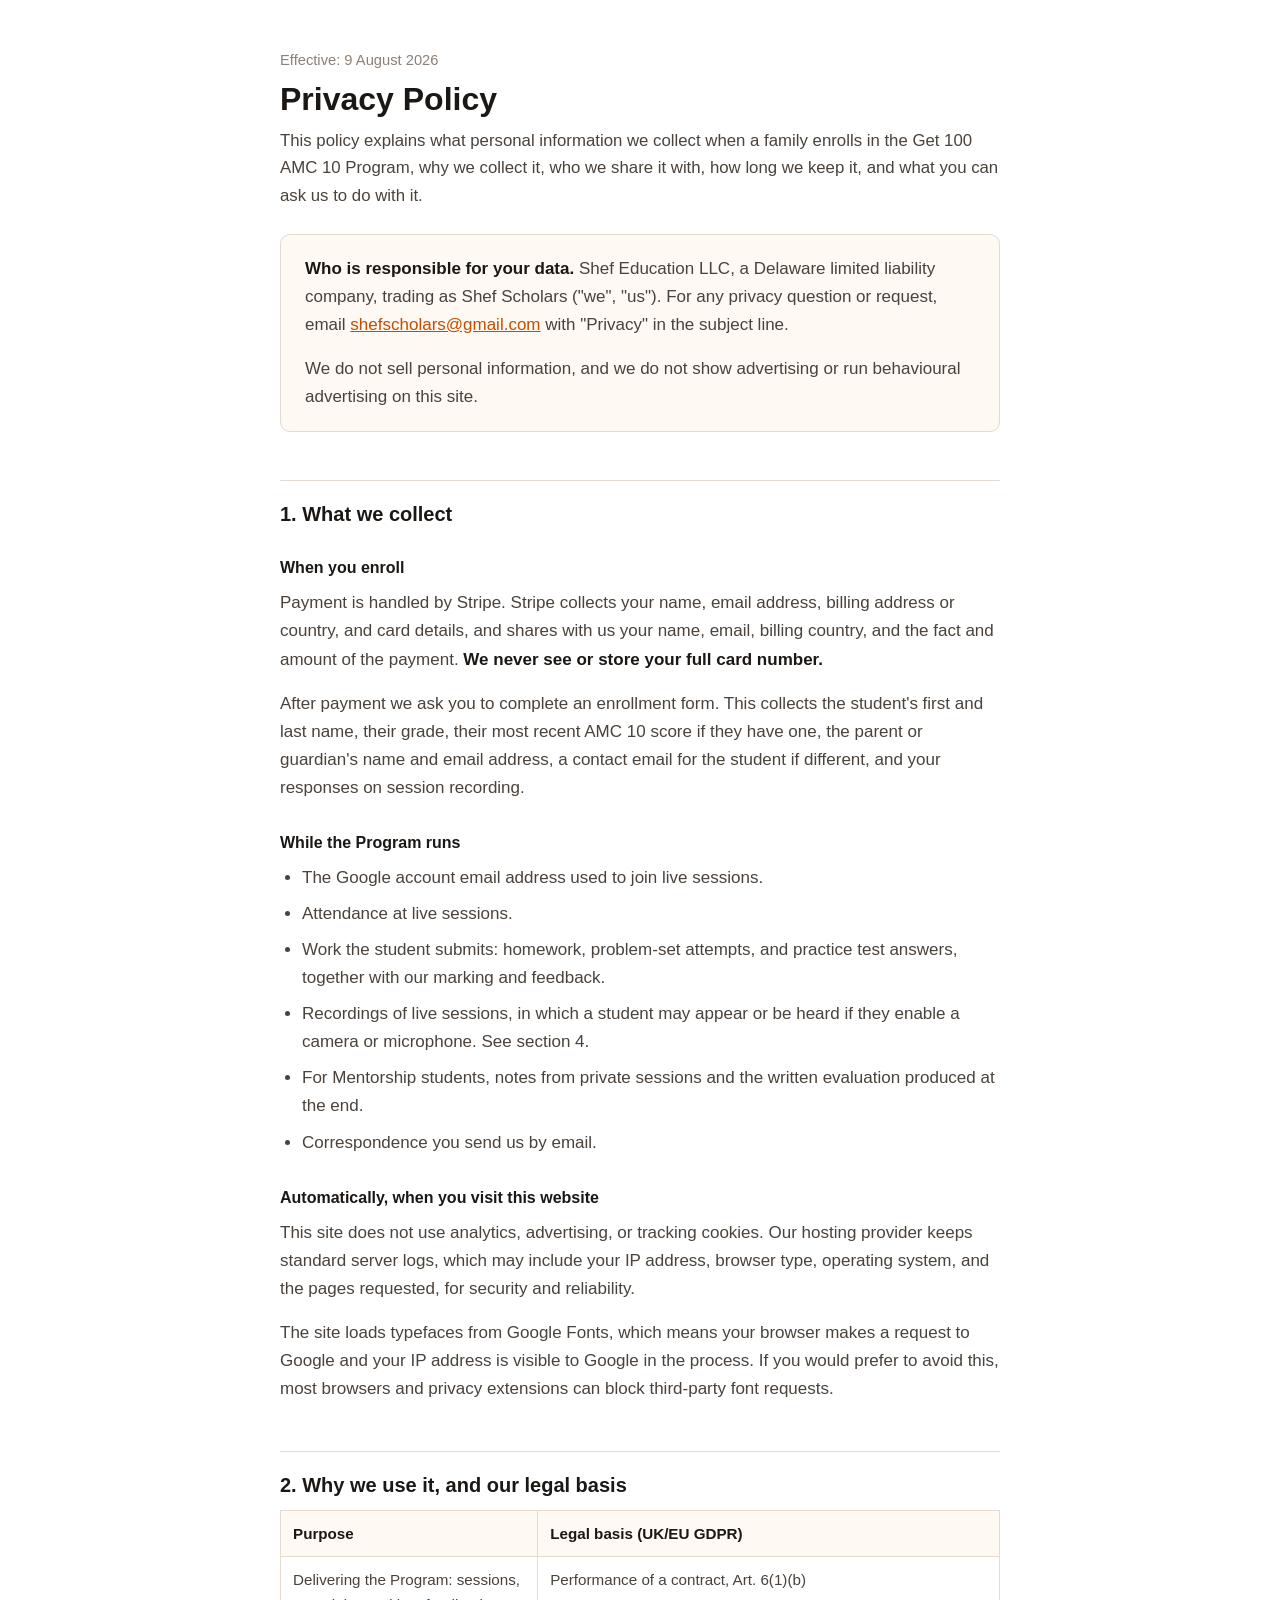
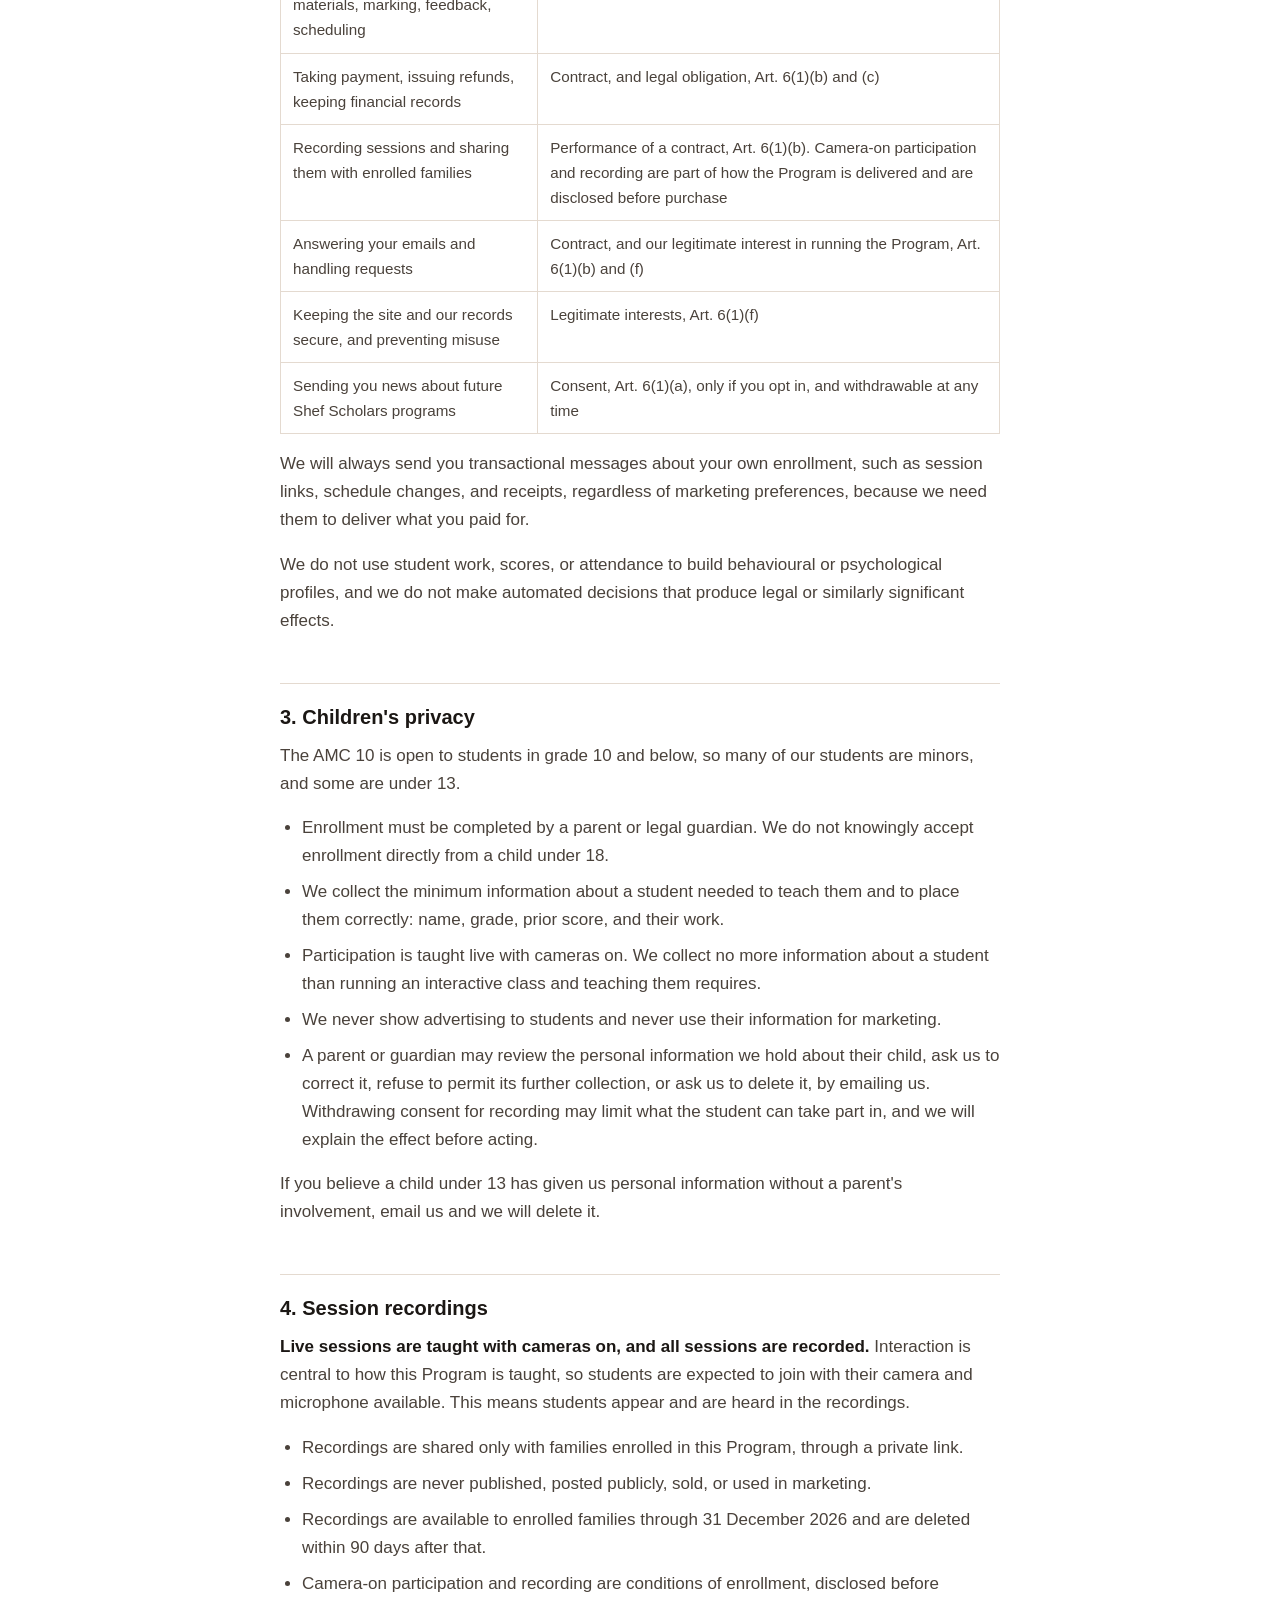
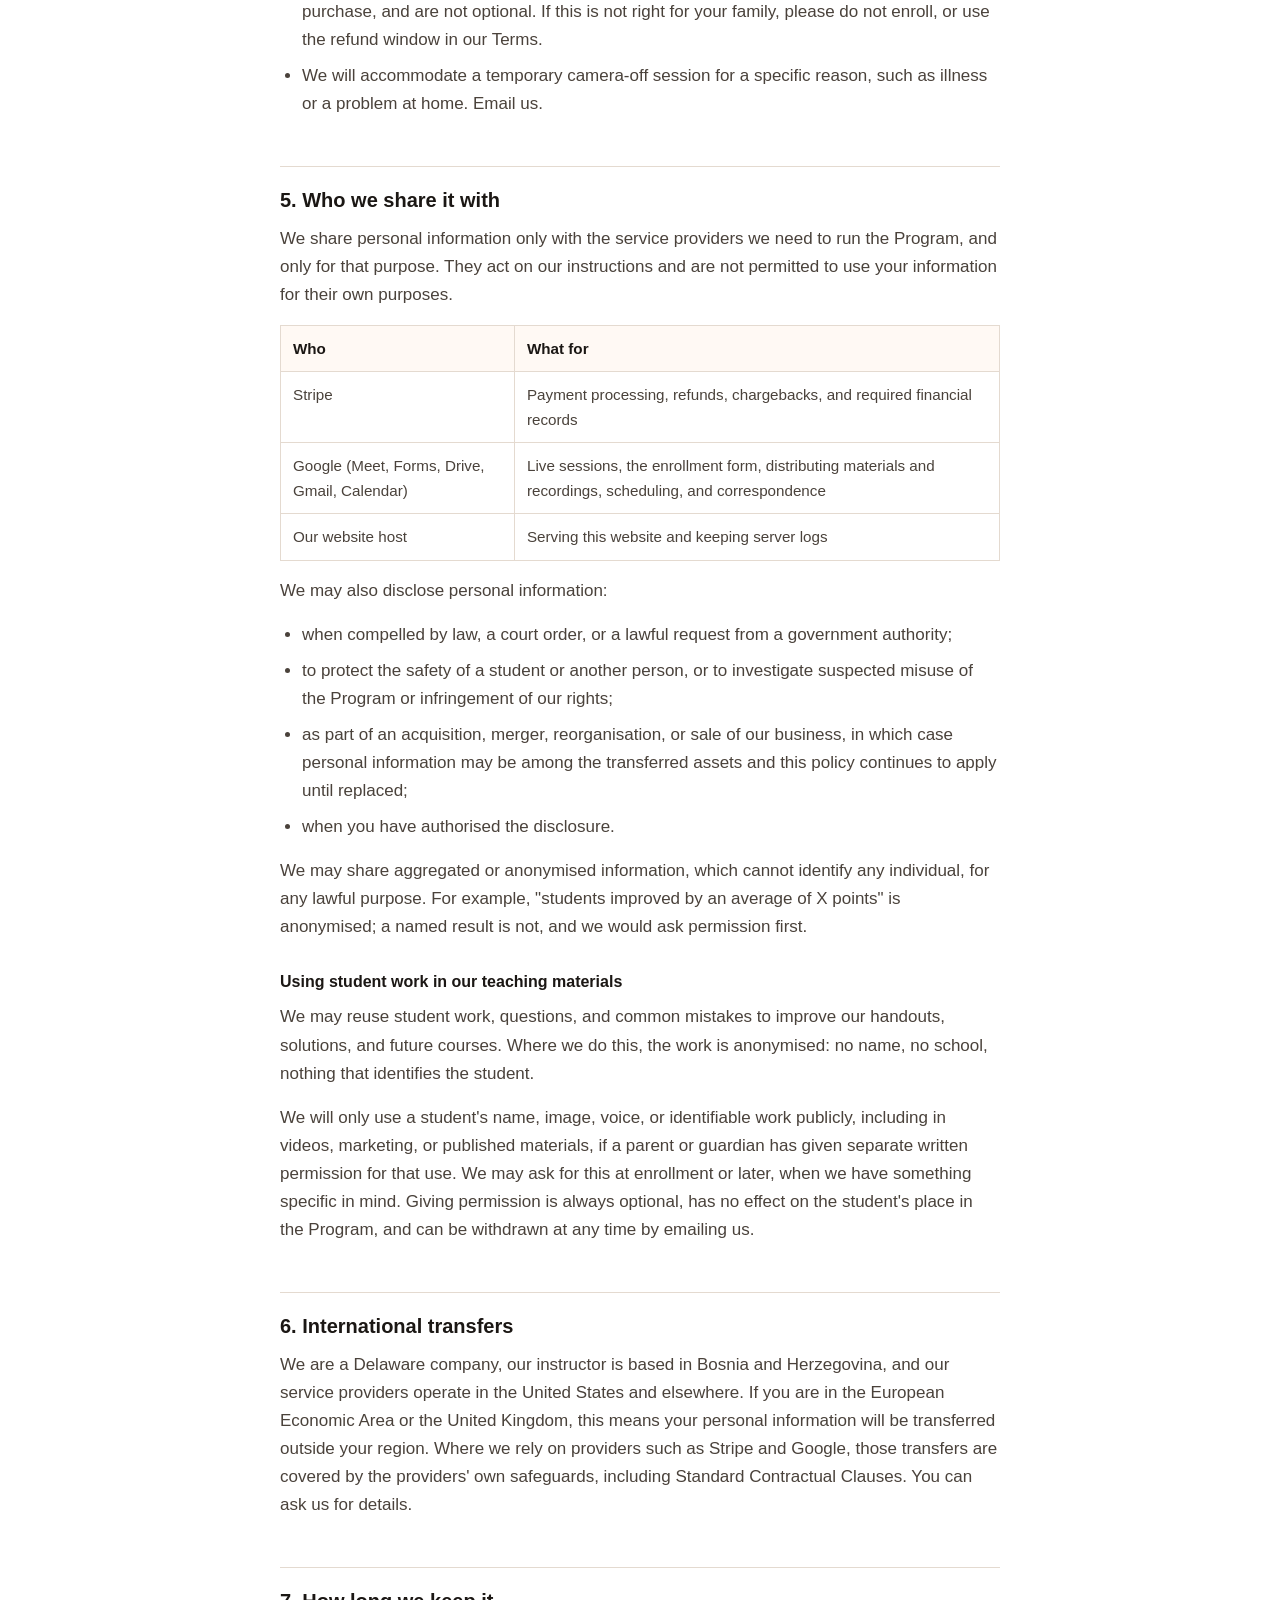
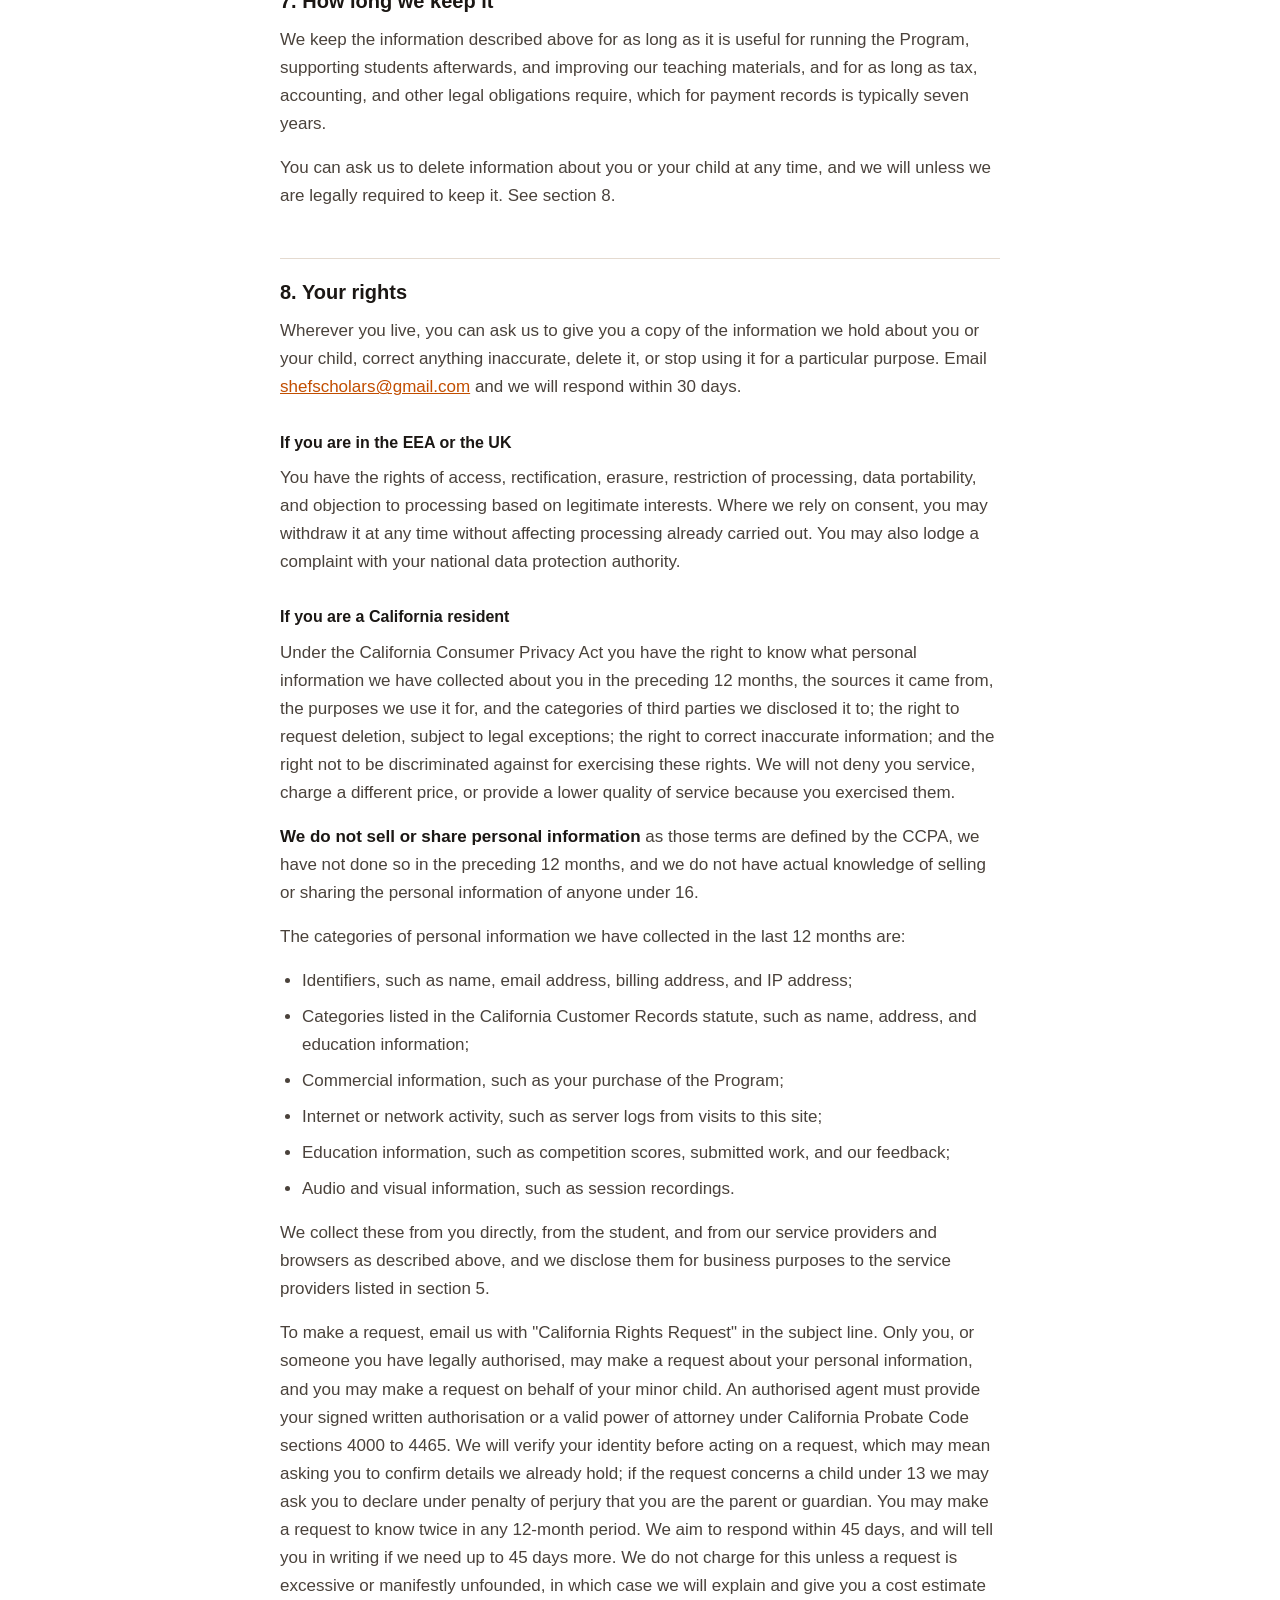
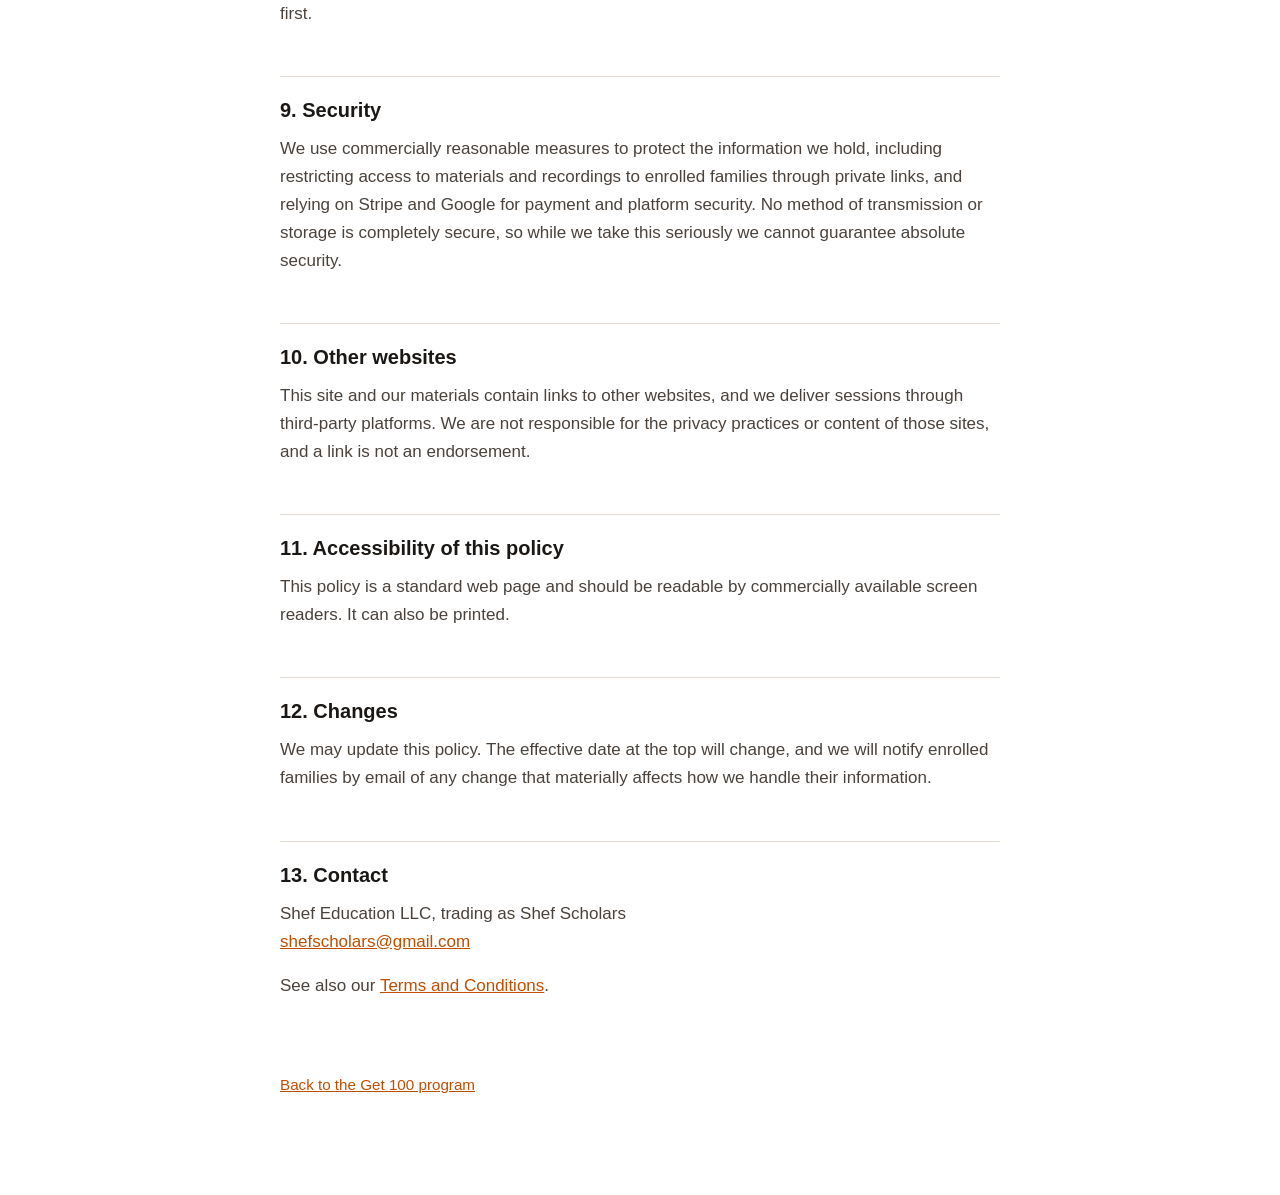
==== privacy.html @ 01aa8b05 "added the terms, privacy and a lot in the index style and script small change" ====
<!DOCTYPE html>
<html lang="en">
<head>
<meta charset="utf-8">
<meta name="viewport" content="width=device-width, initial-scale=1">
<title>Privacy Policy | Get 100 AMC 10 Program</title>
<meta name="robots" content="noindex">
<style>
  :root{ --ink:#1B1714; --ink-2:#4A423B; --line:#E4DAD0; --accent:#C24E00; }
  *,*::before,*::after{ box-sizing:border-box }
  body{
    margin:0; padding:48px 20px 96px; background:#fff; color:var(--ink);
    font:400 17px/1.65 -apple-system,BlinkMacSystemFont,"Segoe UI",Helvetica,Arial,sans-serif;
    -webkit-font-smoothing:antialiased;
  }
  main{ max-width:720px; margin-inline:auto }
  h1{ font-size:2rem; line-height:1.2; margin:0 0 8px }
  h2{ font-size:1.25rem; line-height:1.3; margin:48px 0 12px; padding-top:20px; border-top:1px solid var(--line) }
  h3{ font-size:1rem; margin:28px 0 8px }
  p,li{ color:var(--ink-2) }
  p{ margin:0 0 16px }
  ul{ padding-left:22px; margin:0 0 16px }
  li{ margin-bottom:8px }
  a{ color:var(--accent) }
  .meta{ color:#8C8078; font-size:.92rem; margin-bottom:8px }
  .lead{ font-size:1.05rem }
  .box{ border:1px solid var(--line); border-radius:10px; padding:20px 24px; margin:24px 0; background:#FFF9F4 }
  .box p:last-child{ margin-bottom:0 }
  .back{ display:inline-block; margin-top:56px; font-size:.95rem }
  strong{ color:var(--ink) }
  table{ border-collapse:collapse; width:100%; margin:0 0 16px; font-size:.95rem }
  th,td{ text-align:left; vertical-align:top; padding:10px 12px; border:1px solid var(--line); color:var(--ink-2) }
  th{ background:#FFF9F4; color:var(--ink); font-weight:600 }
  @media print{ body{ padding:0 } h2{ page-break-after:avoid } }
</style>
</head>
<body>
<main>

<p class="meta">Effective: 9 August 2026</p>
<h1>Privacy Policy</h1>
<p class="lead">
  This policy explains what personal information we collect when a family enrolls in the
  Get 100 AMC 10 Program, why we collect it, who we share it with, how long we keep it,
  and what you can ask us to do with it.
</p>

<div class="box">
  <p>
    <strong>Who is responsible for your data.</strong> Shef Education LLC, a Delaware
    limited liability company, trading as Shef Scholars ("we", "us"). For any privacy
    question or request, email
    <a href="mailto:shefscholars@gmail.com">shefscholars@gmail.com</a> with "Privacy" in
    the subject line.
  </p>
  <p>
    We do not sell personal information, and we do not show advertising or run
    behavioural advertising on this site.
  </p>
</div>

<h2>1. What we collect</h2>

<h3>When you enroll</h3>
<p>
  Payment is handled by Stripe. Stripe collects your name, email address, billing address
  or country, and card details, and shares with us your name, email, billing country, and
  the fact and amount of the payment. <strong>We never see or store your full card
  number.</strong>
</p>
<p>
  After payment we ask you to complete an enrollment form. This collects the student's
  first and last name, their grade, their most recent AMC 10 score if they have one, the
  parent or guardian's name and email address, a contact email for the student if
  different, and your responses on session recording.
</p>

<h3>While the Program runs</h3>
<ul>
  <li>The Google account email address used to join live sessions.</li>
  <li>Attendance at live sessions.</li>
  <li>Work the student submits: homework, problem-set attempts, and practice test answers, together with our marking and feedback.</li>
  <li>Recordings of live sessions, in which a student may appear or be heard if they enable a camera or microphone. See section 4.</li>
  <li>For Mentorship students, notes from private sessions and the written evaluation produced at the end.</li>
  <li>Correspondence you send us by email.</li>
</ul>

<h3>Automatically, when you visit this website</h3>
<p>
  This site does not use analytics, advertising, or tracking cookies. Our hosting provider
  keeps standard server logs, which may include your IP address, browser type, operating
  system, and the pages requested, for security and reliability.
</p>
<p>
  The site loads typefaces from Google Fonts, which means your browser makes a request to
  Google and your IP address is visible to Google in the process. If you would prefer to
  avoid this, most browsers and privacy extensions can block third-party font requests.
</p>

<h2>2. Why we use it, and our legal basis</h2>
<table>
  <tr><th>Purpose</th><th>Legal basis (UK/EU GDPR)</th></tr>
  <tr><td>Delivering the Program: sessions, materials, marking, feedback, scheduling</td><td>Performance of a contract, Art. 6(1)(b)</td></tr>
  <tr><td>Taking payment, issuing refunds, keeping financial records</td><td>Contract, and legal obligation, Art. 6(1)(b) and (c)</td></tr>
<tr><td>Recording sessions and sharing them with enrolled families</td><td>Performance of a contract, Art. 6(1)(b). Camera-on participation and recording are part of how the Program is delivered and are disclosed before purchase</td></tr>
  <tr><td>Answering your emails and handling requests</td><td>Contract, and our legitimate interest in running the Program, Art. 6(1)(b) and (f)</td></tr>
  <tr><td>Keeping the site and our records secure, and preventing misuse</td><td>Legitimate interests, Art. 6(1)(f)</td></tr>
  <tr><td>Sending you news about future Shef Scholars programs</td><td>Consent, Art. 6(1)(a), only if you opt in, and withdrawable at any time</td></tr>
</table>
<p>
  We will always send you transactional messages about your own enrollment, such as
  session links, schedule changes, and receipts, regardless of marketing preferences,
  because we need them to deliver what you paid for.
</p>
<p>
  We do not use student work, scores, or attendance to build behavioural or psychological
  profiles, and we do not make automated decisions that produce legal or similarly
  significant effects.
</p>

<h2>3. Children's privacy</h2>
<p>
  The AMC 10 is open to students in grade 10 and below, so many of our students are
  minors, and some are under 13.
</p>
<ul>
  <li>Enrollment must be completed by a parent or legal guardian. We do not knowingly accept enrollment directly from a child under 18.</li>
  <li>We collect the minimum information about a student needed to teach them and to place them correctly: name, grade, prior score, and their work.</li>
<li>Participation is taught live with cameras on. We collect no more information about a student than running an interactive class and teaching them requires.</li>
  <li>We never show advertising to students and never use their information for marketing.</li>
  <li>A parent or guardian may review the personal information we hold about their child, ask us to correct it, refuse to permit its further collection, or ask us to delete it, by emailing us. Withdrawing consent for recording may limit what the student can take part in, and we will explain the effect before acting.</li>
</ul>
<p>
  If you believe a child under 13 has given us personal information without a parent's
  involvement, email us and we will delete it.
</p>

<h2>4. Session recordings</h2>
<p>
  <strong>Live sessions are taught with cameras on, and all sessions are recorded.</strong>
  Interaction is central to how this Program is taught, so students are expected to join
  with their camera and microphone available. This means students appear and are heard in
  the recordings.
</p>
<ul>
  <li>Recordings are shared only with families enrolled in this Program, through a private link.</li>
  <li>Recordings are never published, posted publicly, sold, or used in marketing.</li>
  <li>Recordings are available to enrolled families through 31 December 2026 and are deleted within 90 days after that.</li>
  <li>Camera-on participation and recording are conditions of enrollment, disclosed before purchase, and are not optional. If this is not right for your family, please do not enroll, or use the refund window in our Terms.</li>
  <li>We will accommodate a temporary camera-off session for a specific reason, such as illness or a problem at home. Email us.</li>
</ul>

<h2>5. Who we share it with</h2>
<p>
  We share personal information only with the service providers we need to run the
  Program, and only for that purpose. They act on our instructions and are not permitted
  to use your information for their own purposes.
</p>
<table>
  <tr><th>Who</th><th>What for</th></tr>
  <tr><td>Stripe</td><td>Payment processing, refunds, chargebacks, and required financial records</td></tr>
  <tr><td>Google (Meet, Forms, Drive, Gmail, Calendar)</td><td>Live sessions, the enrollment form, distributing materials and recordings, scheduling, and correspondence</td></tr>
  <tr><td>Our website host</td><td>Serving this website and keeping server logs</td></tr>
</table>
<p>We may also disclose personal information:</p>
<ul>
  <li>when compelled by law, a court order, or a lawful request from a government authority;</li>
  <li>to protect the safety of a student or another person, or to investigate suspected misuse of the Program or infringement of our rights;</li>
  <li>as part of an acquisition, merger, reorganisation, or sale of our business, in which case personal information may be among the transferred assets and this policy continues to apply until replaced;</li>
  <li>when you have authorised the disclosure.</li>
</ul>
<p>
  We may share aggregated or anonymised information, which cannot identify any individual,
  for any lawful purpose. For example, "students improved by an average of X points" is
  anonymised; a named result is not, and we would ask permission first.
</p>
<h3>Using student work in our teaching materials</h3>
<p>
  We may reuse student work, questions, and common mistakes to improve our handouts,
  solutions, and future courses. Where we do this, the work is anonymised: no name, no
  school, nothing that identifies the student.
</p>
<p>
  We will only use a student's name, image, voice, or identifiable work publicly, including
  in videos, marketing, or published materials, if a parent or guardian has given separate
  written permission for that use. We may ask for this at enrollment or later, when we have
  something specific in mind. Giving permission is always optional, has no effect on the
  student's place in the Program, and can be withdrawn at any time by emailing us.
</p>

<h2>6. International transfers</h2>
<p>
  We are a Delaware company, our instructor is based in Bosnia and Herzegovina, and our
  service providers operate in the United States and elsewhere. If you are in the European
  Economic Area or the United Kingdom, this means your personal information will be
  transferred outside your region. Where we rely on providers such as Stripe and Google,
  those transfers are covered by the providers' own safeguards, including Standard
  Contractual Clauses. You can ask us for details.
</p>

<h2>7. How long we keep it</h2>
<p>
  We keep the information described above for as long as it is useful for running the
  Program, supporting students afterwards, and improving our teaching materials, and for as
  long as tax, accounting, and other legal obligations require, which for payment records is
  typically seven years.
</p>
<p>
  You can ask us to delete information about you or your child at any time, and we will
  unless we are legally required to keep it. See section 8.
</p>

<h2>8. Your rights</h2>
<p>
  Wherever you live, you can ask us to give you a copy of the information we hold about you
  or your child, correct anything inaccurate, delete it, or stop using it for a particular
  purpose. Email
  <a href="mailto:shefscholars@gmail.com">shefscholars@gmail.com</a> and we will respond
  within 30 days.
</p>

<h3>If you are in the EEA or the UK</h3>
<p>
  You have the rights of access, rectification, erasure, restriction of processing, data
  portability, and objection to processing based on legitimate interests. Where we rely on
  consent, you may withdraw it at any time without affecting processing already carried
  out. You may also lodge a complaint with your national data protection authority.
</p>

<h3>If you are a California resident</h3>
<p>
  Under the California Consumer Privacy Act you have the right to know what personal
  information we have collected about you in the preceding 12 months, the sources it came
  from, the purposes we use it for, and the categories of third parties we disclosed it to;
  the right to request deletion, subject to legal exceptions; the right to correct
  inaccurate information; and the right not to be discriminated against for exercising
  these rights. We will not deny you service, charge a different price, or provide a lower
  quality of service because you exercised them.
</p>
<p>
  <strong>We do not sell or share personal information</strong> as those terms are defined
  by the CCPA, we have not done so in the preceding 12 months, and we do not have actual
  knowledge of selling or sharing the personal information of anyone under 16.
</p>
<p>The categories of personal information we have collected in the last 12 months are:</p>
<ul>
  <li>Identifiers, such as name, email address, billing address, and IP address;</li>
  <li>Categories listed in the California Customer Records statute, such as name, address, and education information;</li>
  <li>Commercial information, such as your purchase of the Program;</li>
  <li>Internet or network activity, such as server logs from visits to this site;</li>
  <li>Education information, such as competition scores, submitted work, and our feedback;</li>
  <li>Audio and visual information, such as session recordings.</li>
</ul>
<p>
  We collect these from you directly, from the student, and from our service providers and
  browsers as described above, and we disclose them for business purposes to the service
  providers listed in section 5.
</p>
<p>
  To make a request, email us with "California Rights Request" in the subject line. Only
  you, or someone you have legally authorised, may make a request about your personal
  information, and you may make a request on behalf of your minor child. An authorised
  agent must provide your signed written authorisation or a valid power of attorney under
  California Probate Code sections 4000 to 4465. We will verify your identity before acting
  on a request, which may mean asking you to confirm details we already hold; if the
  request concerns a child under 13 we may ask you to declare under penalty of perjury that
  you are the parent or guardian. You may make a request to know twice in any 12-month
  period. We aim to respond within 45 days, and will tell you in writing if we need up to
  45 days more. We do not charge for this unless a request is excessive or manifestly
  unfounded, in which case we will explain and give you a cost estimate first.
</p>

<h2>9. Security</h2>
<p>
  We use commercially reasonable measures to protect the information we hold, including
  restricting access to materials and recordings to enrolled families through private links,
  and relying on Stripe and Google for payment and platform security. No method of
  transmission or storage is completely secure, so while we take this seriously we cannot
  guarantee absolute security.
</p>

<h2>10. Other websites</h2>
<p>
  This site and our materials contain links to other websites, and we deliver sessions
  through third-party platforms. We are not responsible for the privacy practices or
  content of those sites, and a link is not an endorsement.
</p>

<h2>11. Accessibility of this policy</h2>
<p>
  This policy is a standard web page and should be readable by commercially available
  screen readers. It can also be printed.
</p>

<h2>12. Changes</h2>
<p>
  We may update this policy. The effective date at the top will change, and we will notify
  enrolled families by email of any change that materially affects how we handle their
  information.
</p>

<h2>13. Contact</h2>
<p>
  Shef Education LLC, trading as Shef Scholars<br>
  <a href="mailto:shefscholars@gmail.com">shefscholars@gmail.com</a><br>
  <!-- TODO: postal address. A privacy policy should carry one, and CCPA requests can
       be made by mail. Decide whether this is the Delaware registered agent address or
       your Sarajevo address, then paste it here. -->
</p>
<p>
  See also our <a href="terms.html">Terms and Conditions</a>.
</p>

<a class="back" href="index.html">Back to the Get 100 program</a>

</main>
</body>
</html>
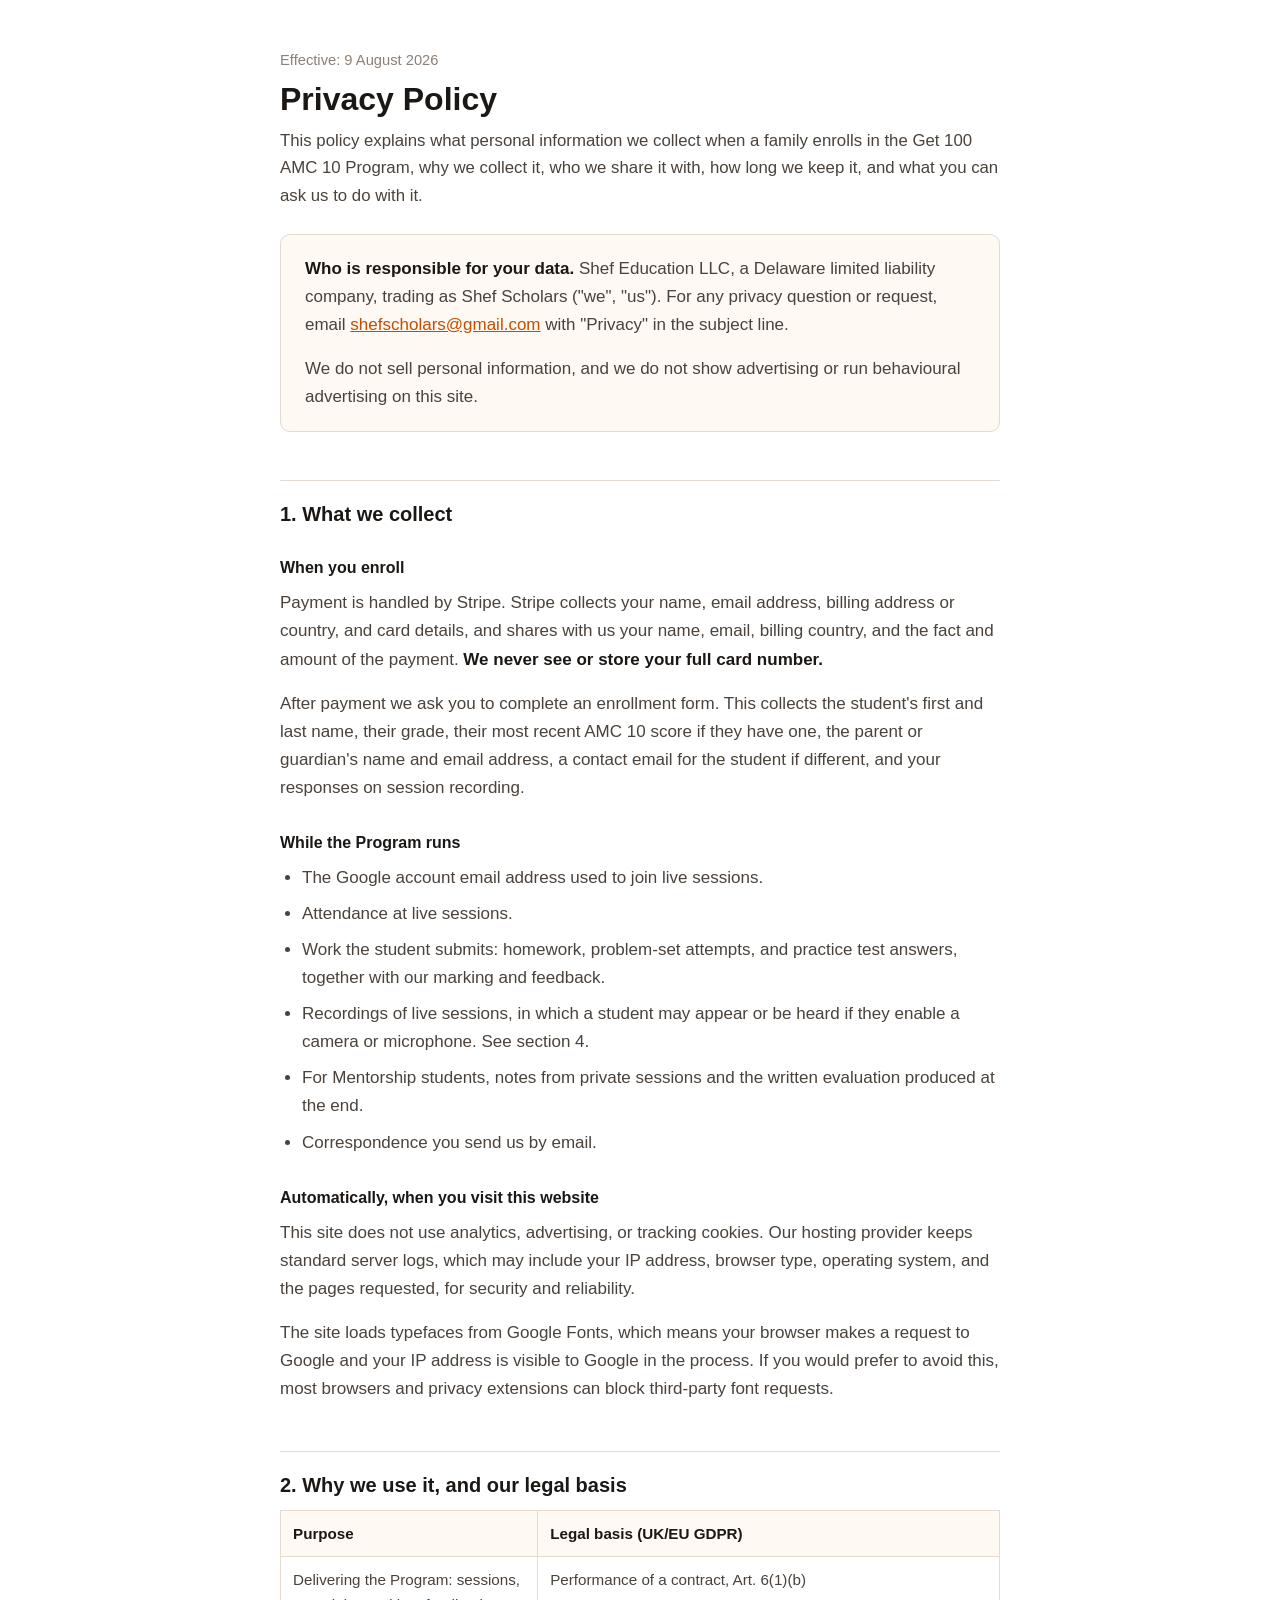
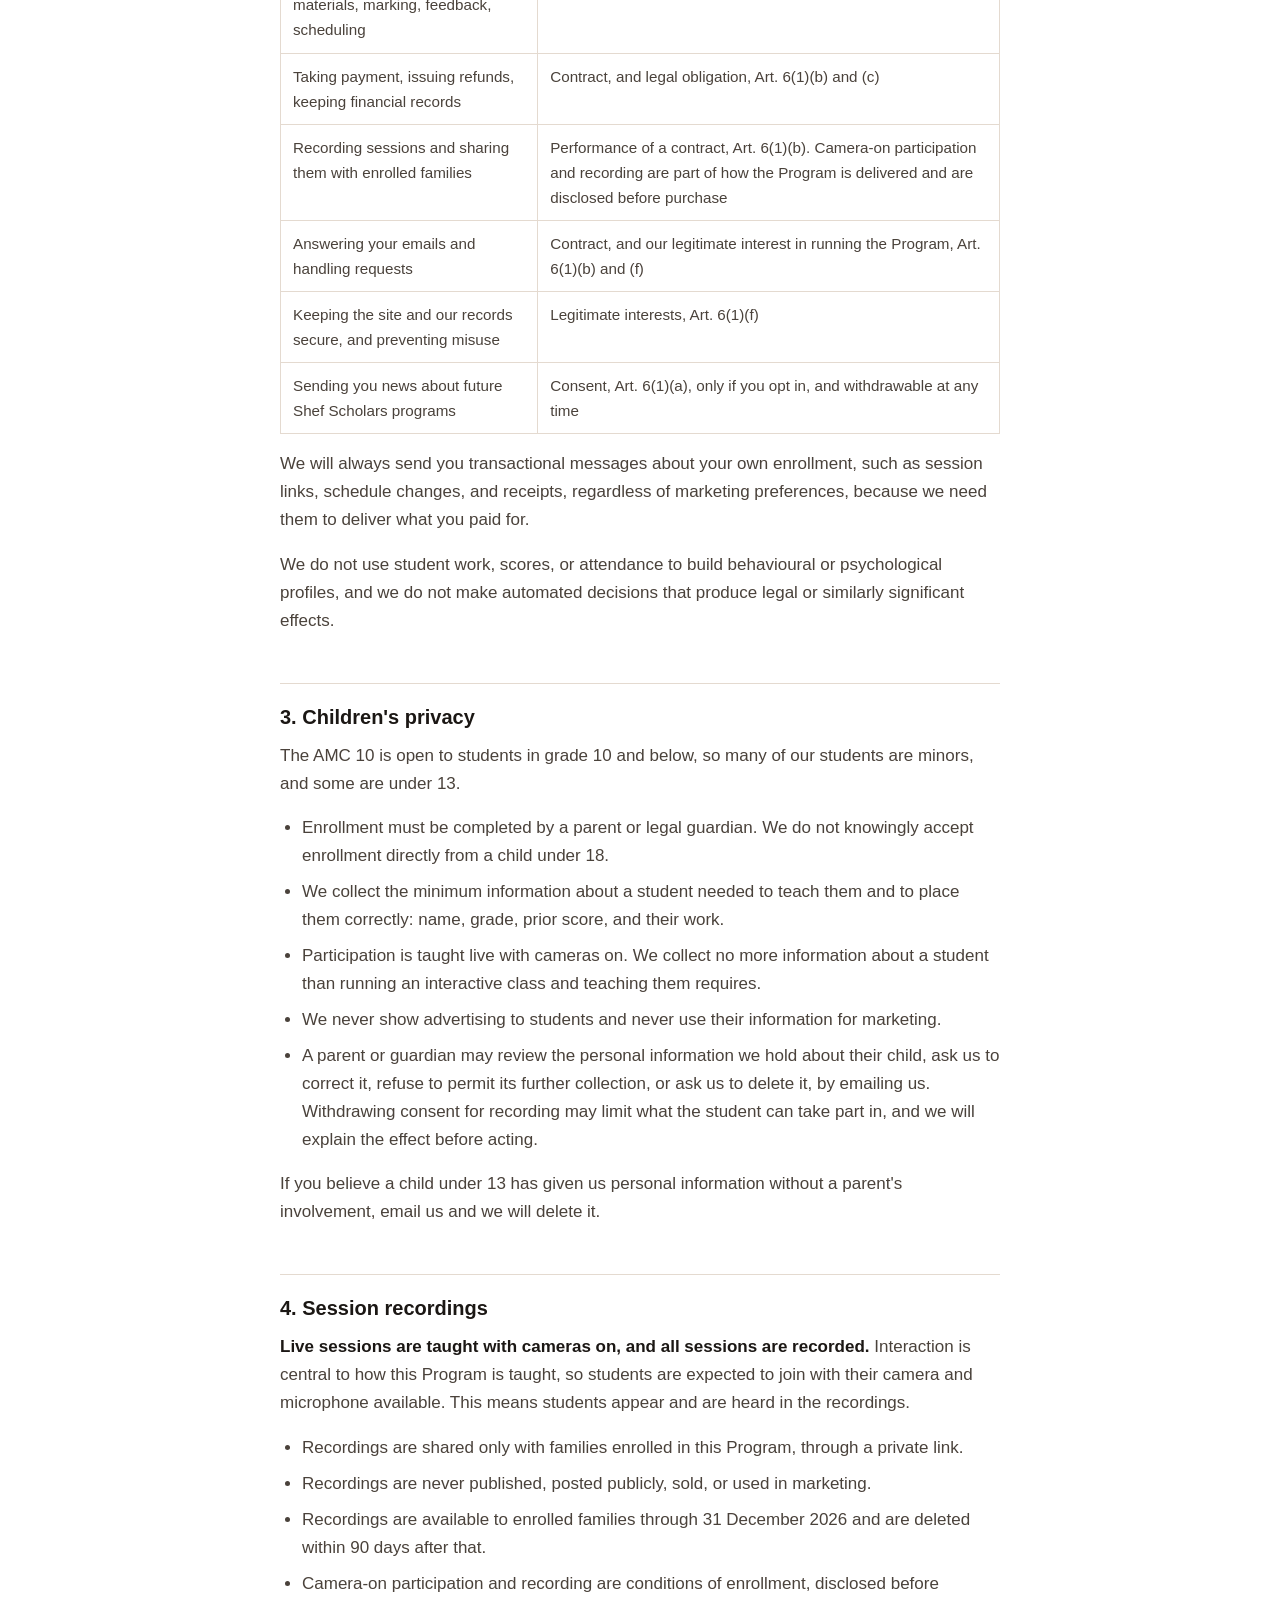
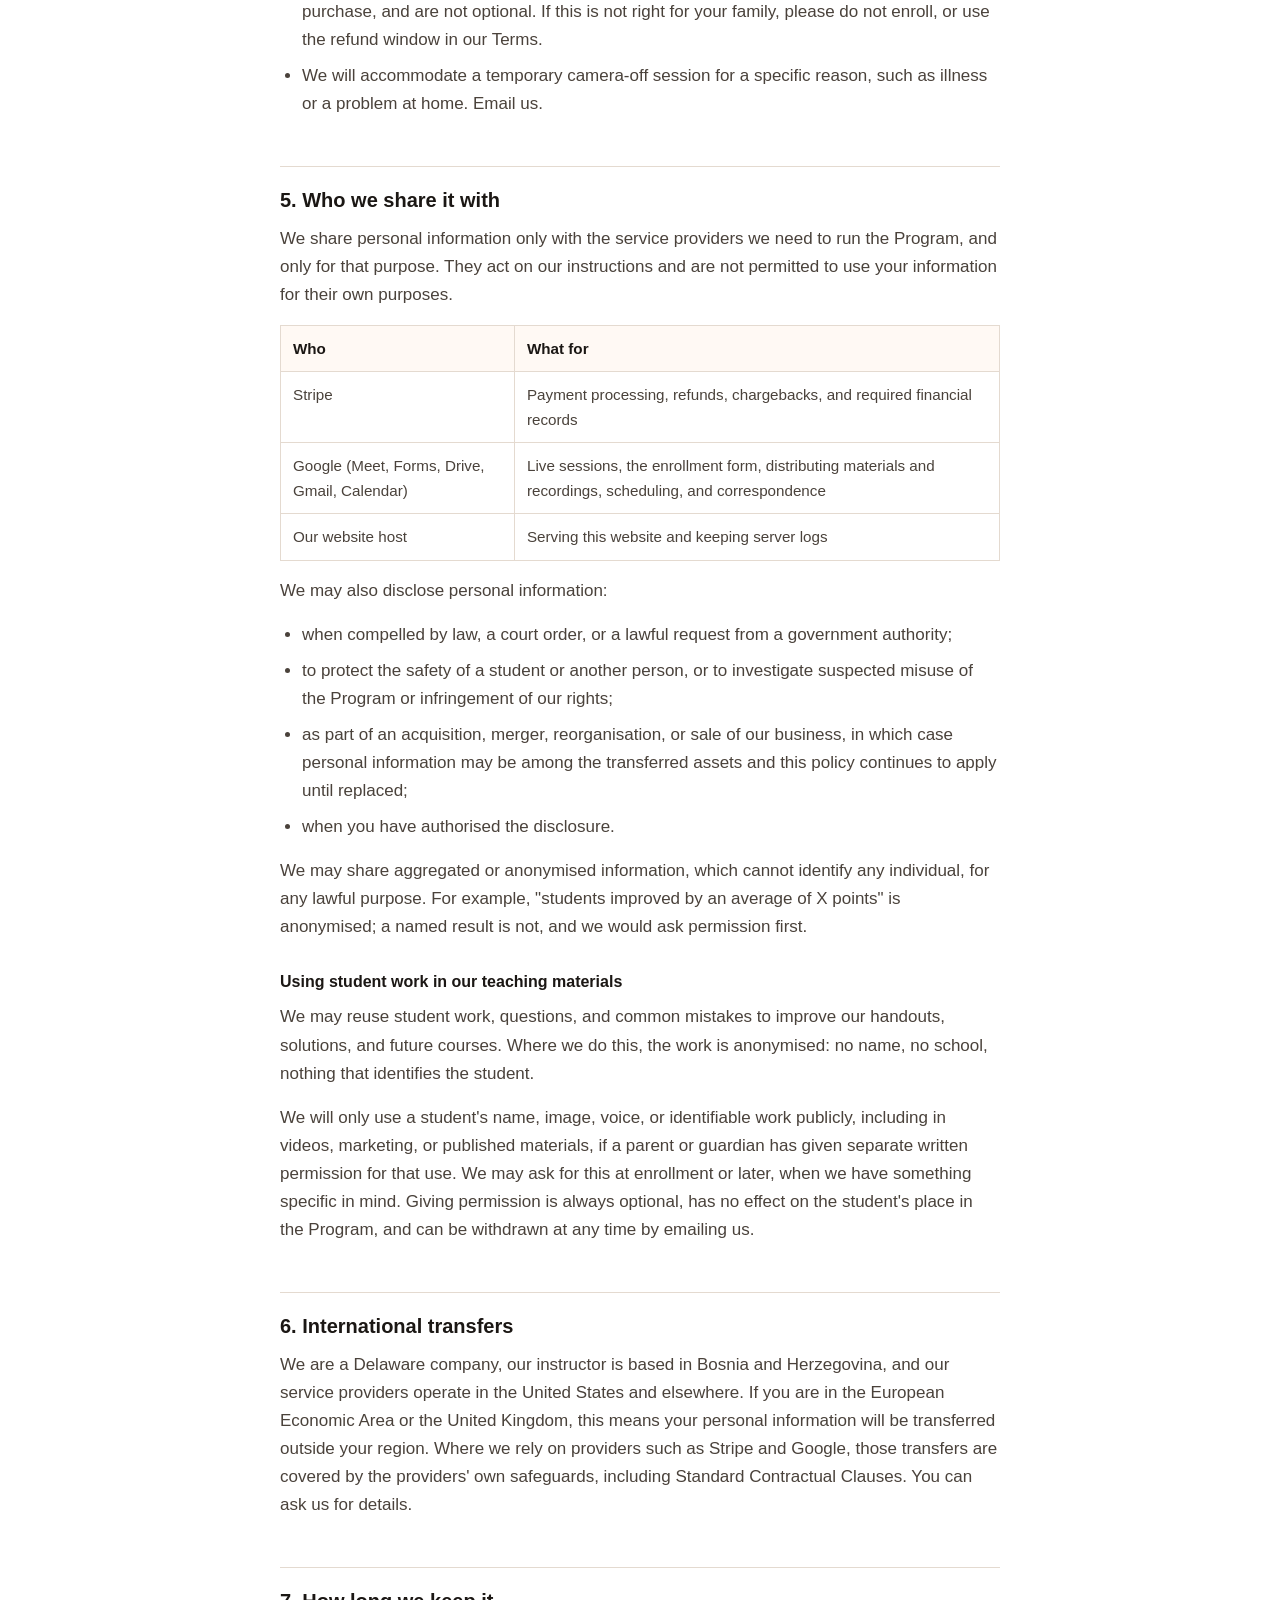
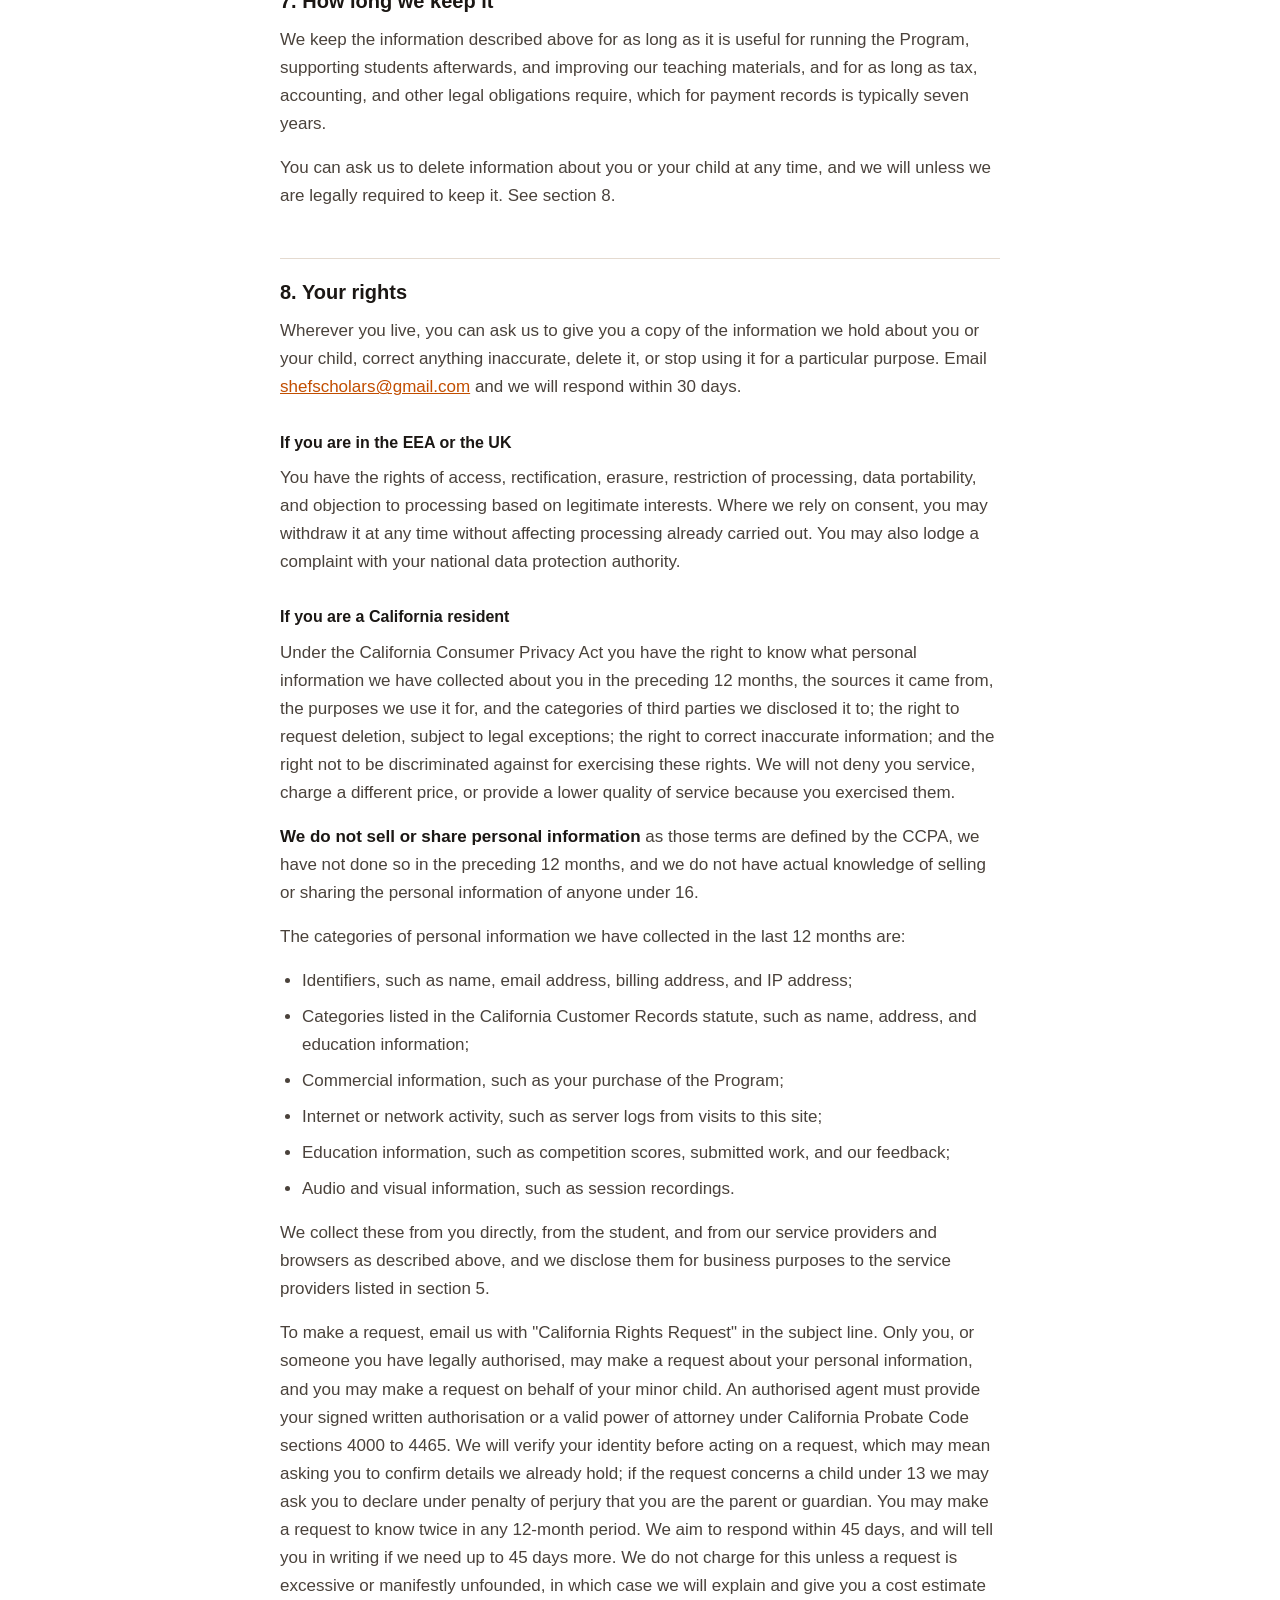
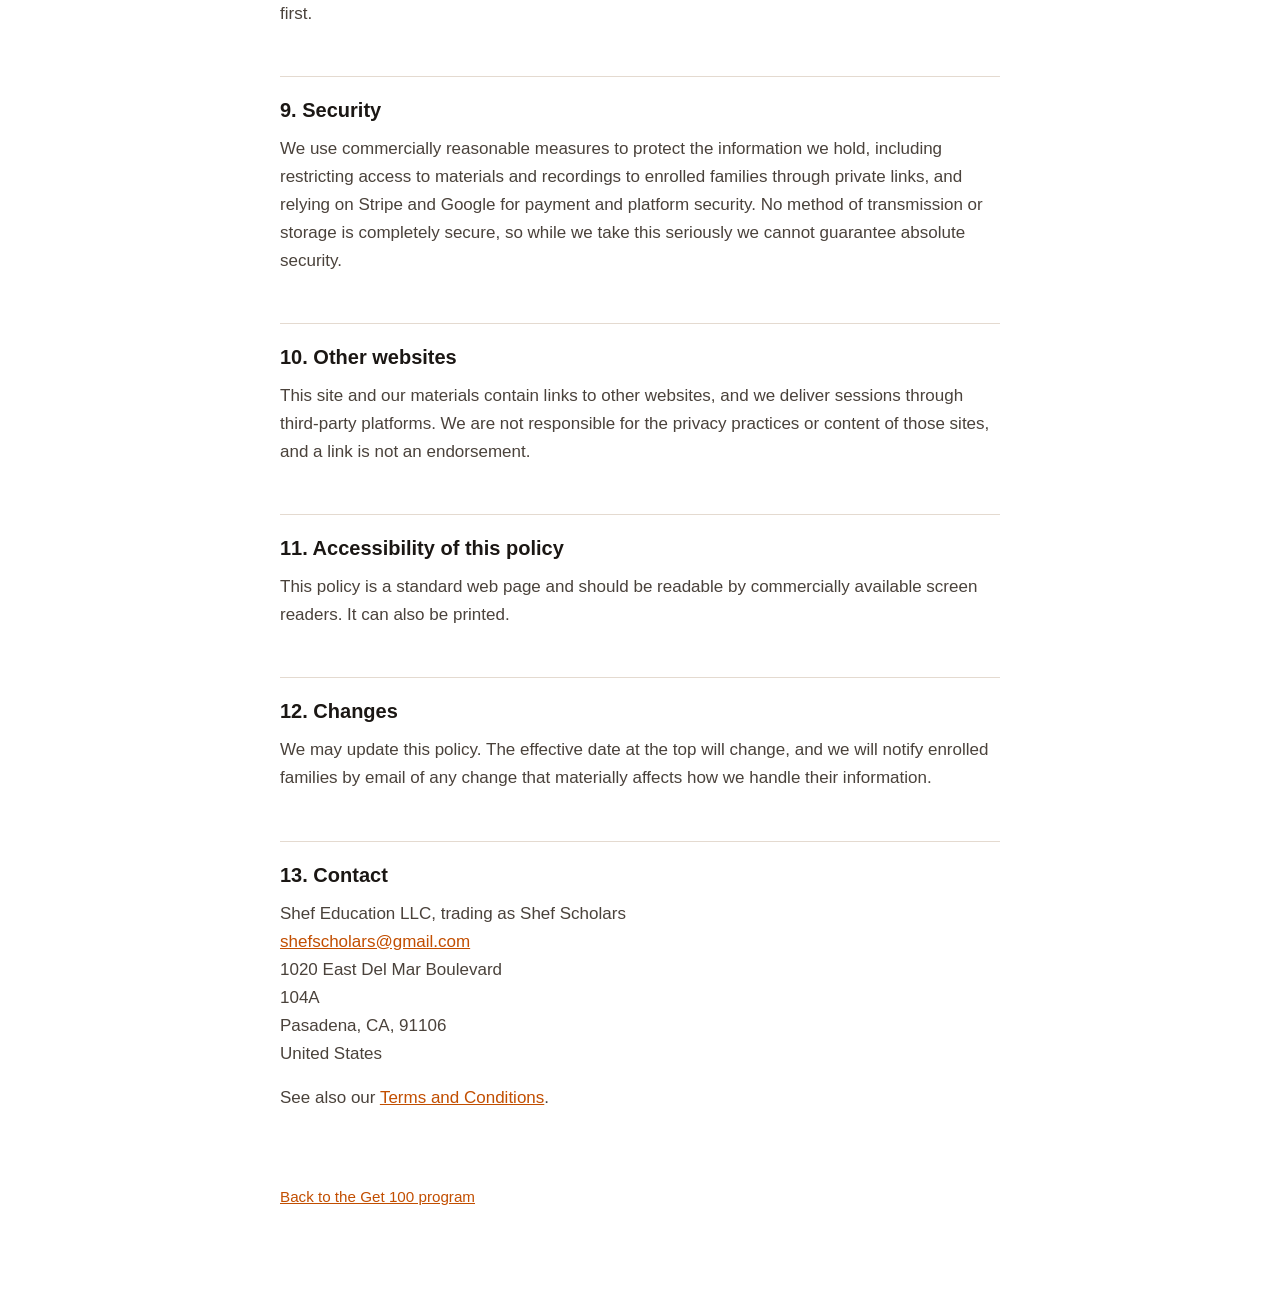
==== commit 07f6a65e: "added links and addres and json schedule is now ET" ====
--- a/privacy.html
+++ b/privacy.html
@@ -301,11 +301,13 @@
 
 <h2>13. Contact</h2>
 <p>
-  Shef Education LLC, trading as Shef Scholars<br>
+Shef Education LLC, trading as Shef Scholars<br>
   <a href="mailto:shefscholars@gmail.com">shefscholars@gmail.com</a><br>
-  <!-- TODO: postal address. A privacy policy should carry one, and CCPA requests can
-       be made by mail. Decide whether this is the Delaware registered agent address or
-       your Sarajevo address, then paste it here. -->
+  1020 East Del Mar Boulevard<br>
+  104A<br>
+  Pasadena, CA, 91106<br>
+  United States
+
 </p>
 <p>
   See also our <a href="terms.html">Terms and Conditions</a>.
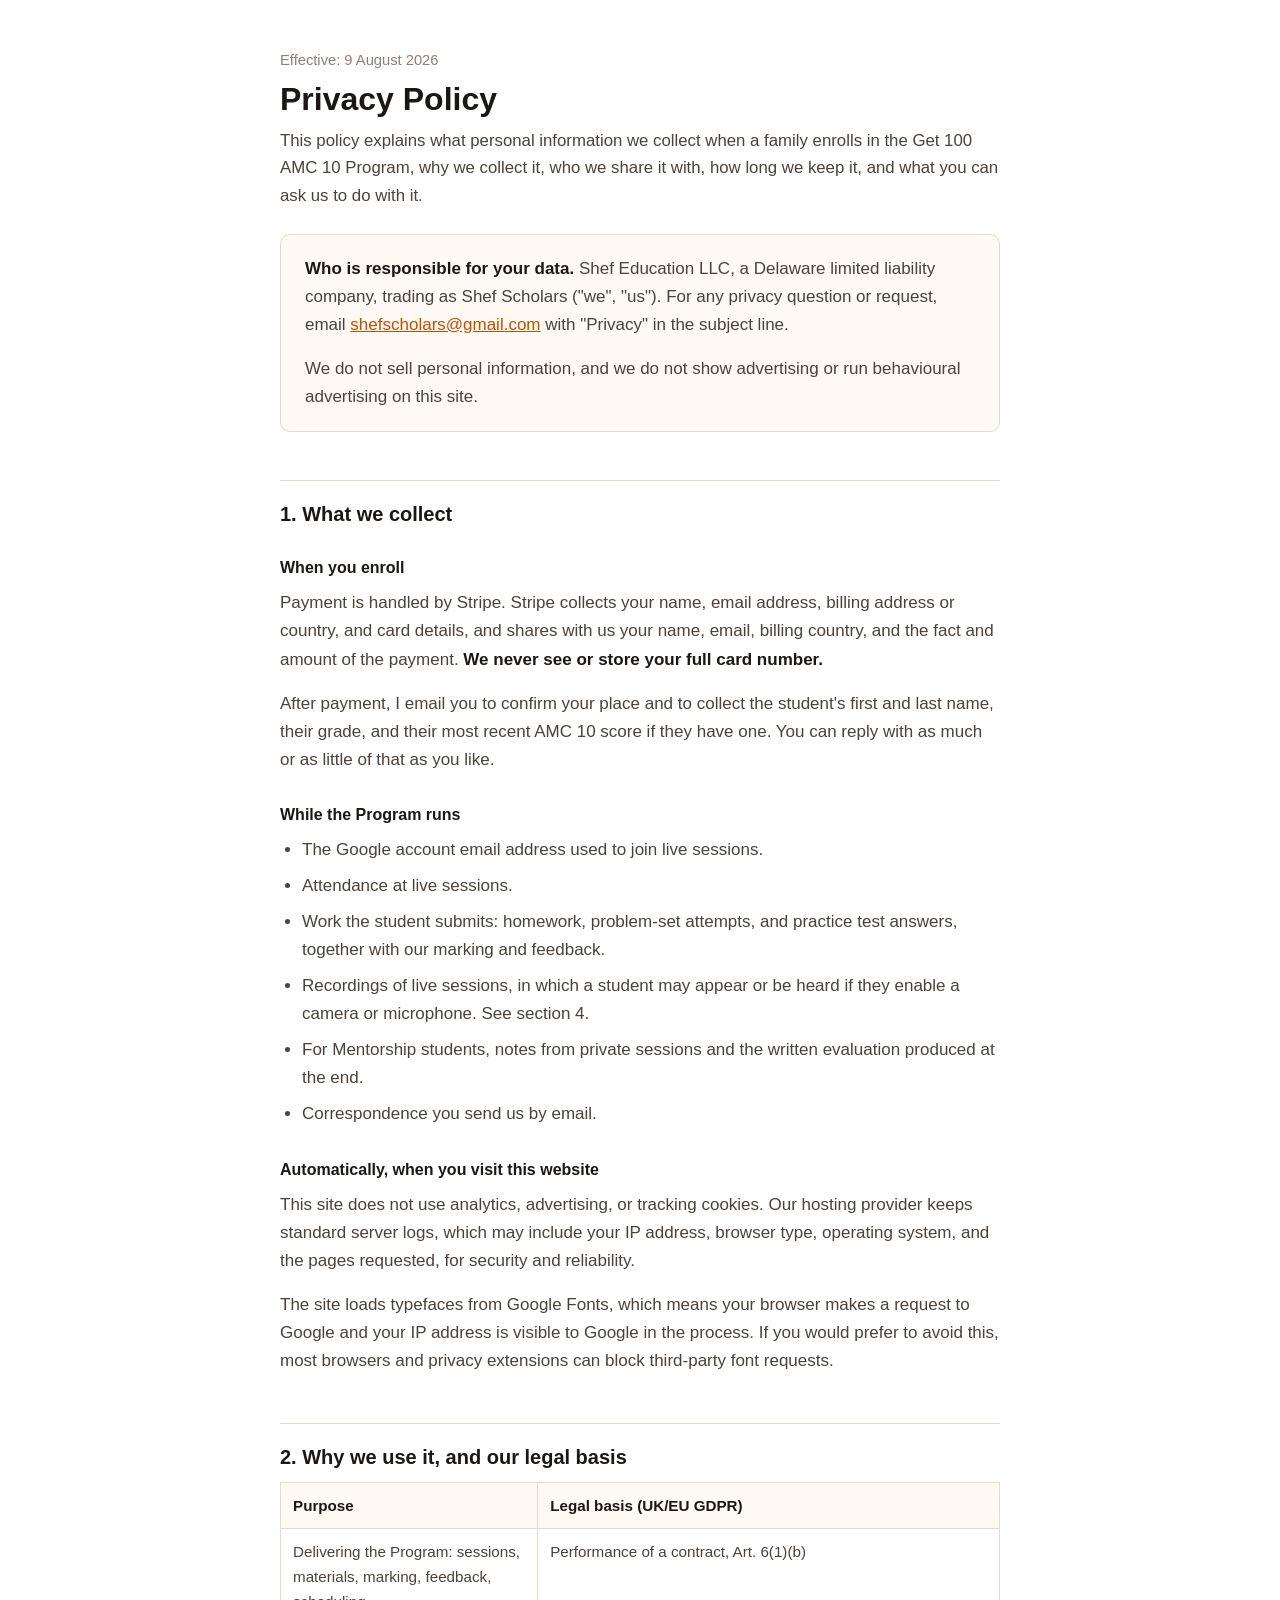
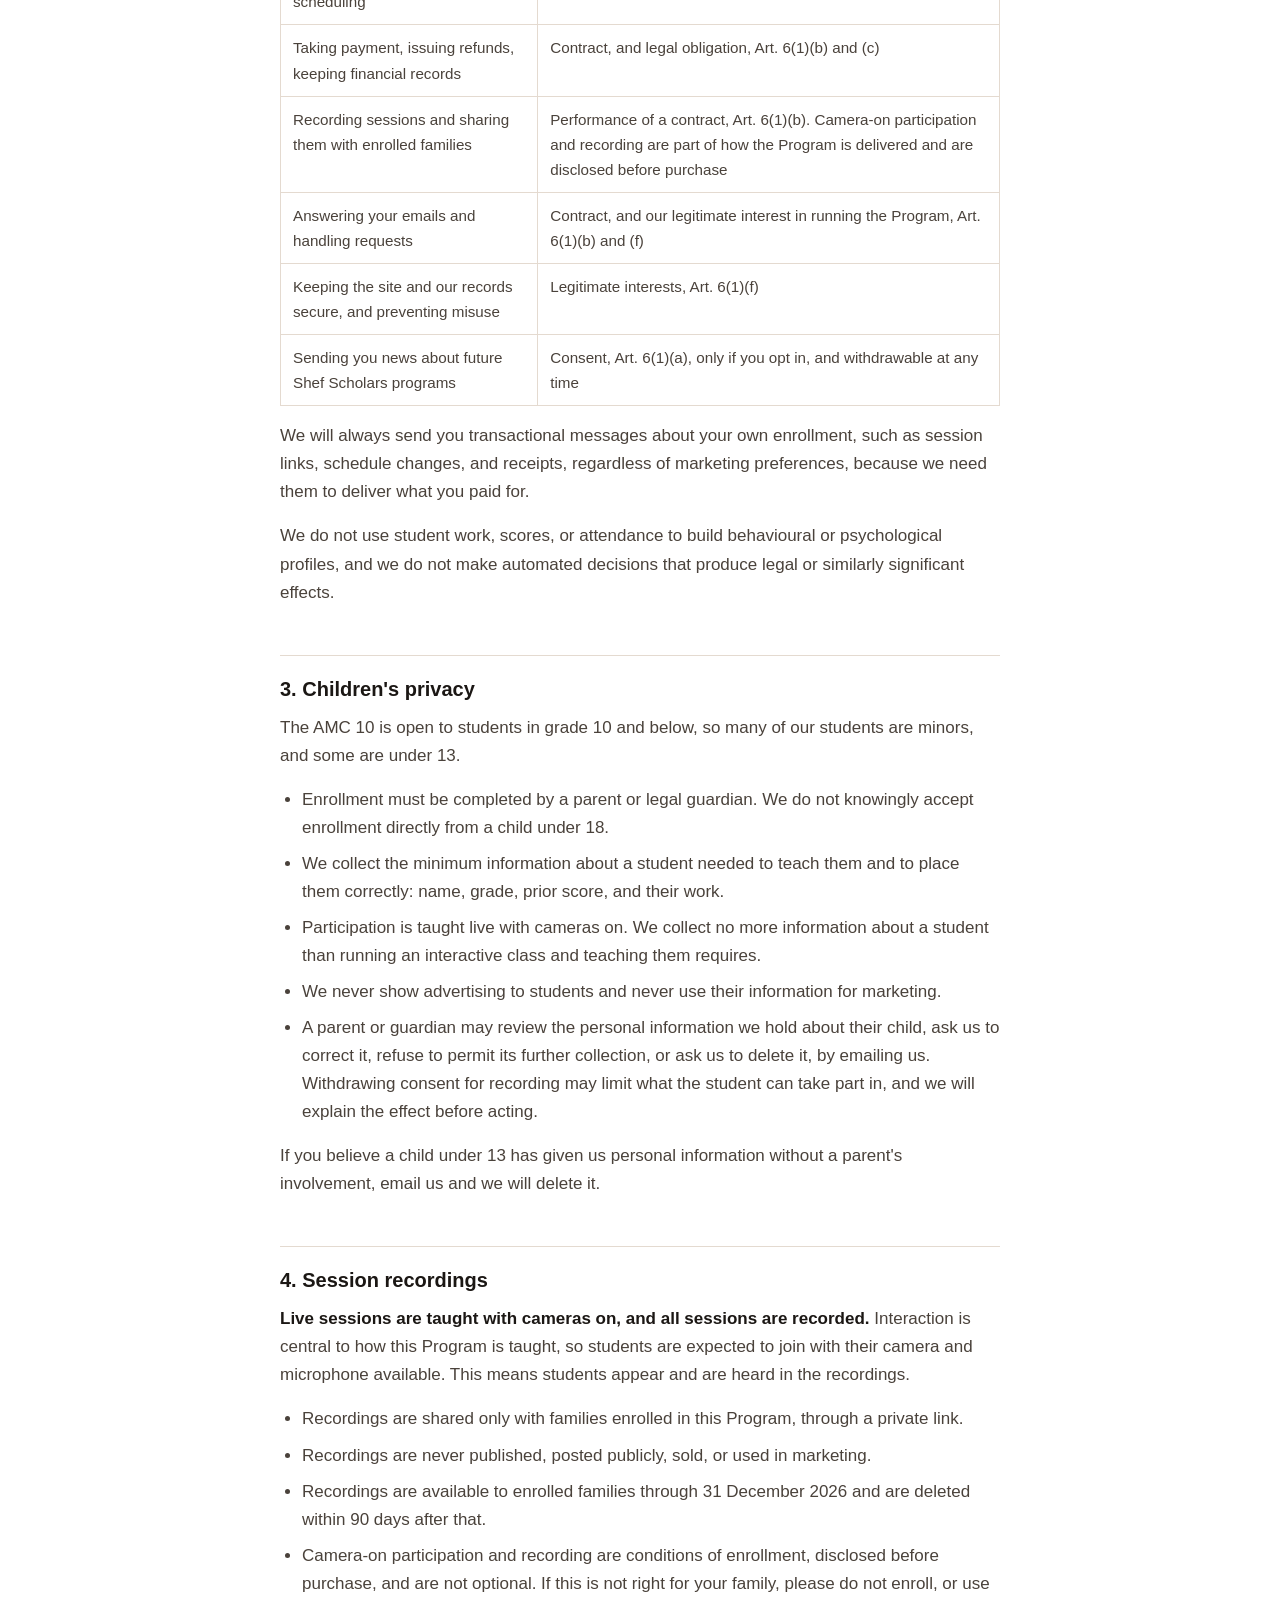
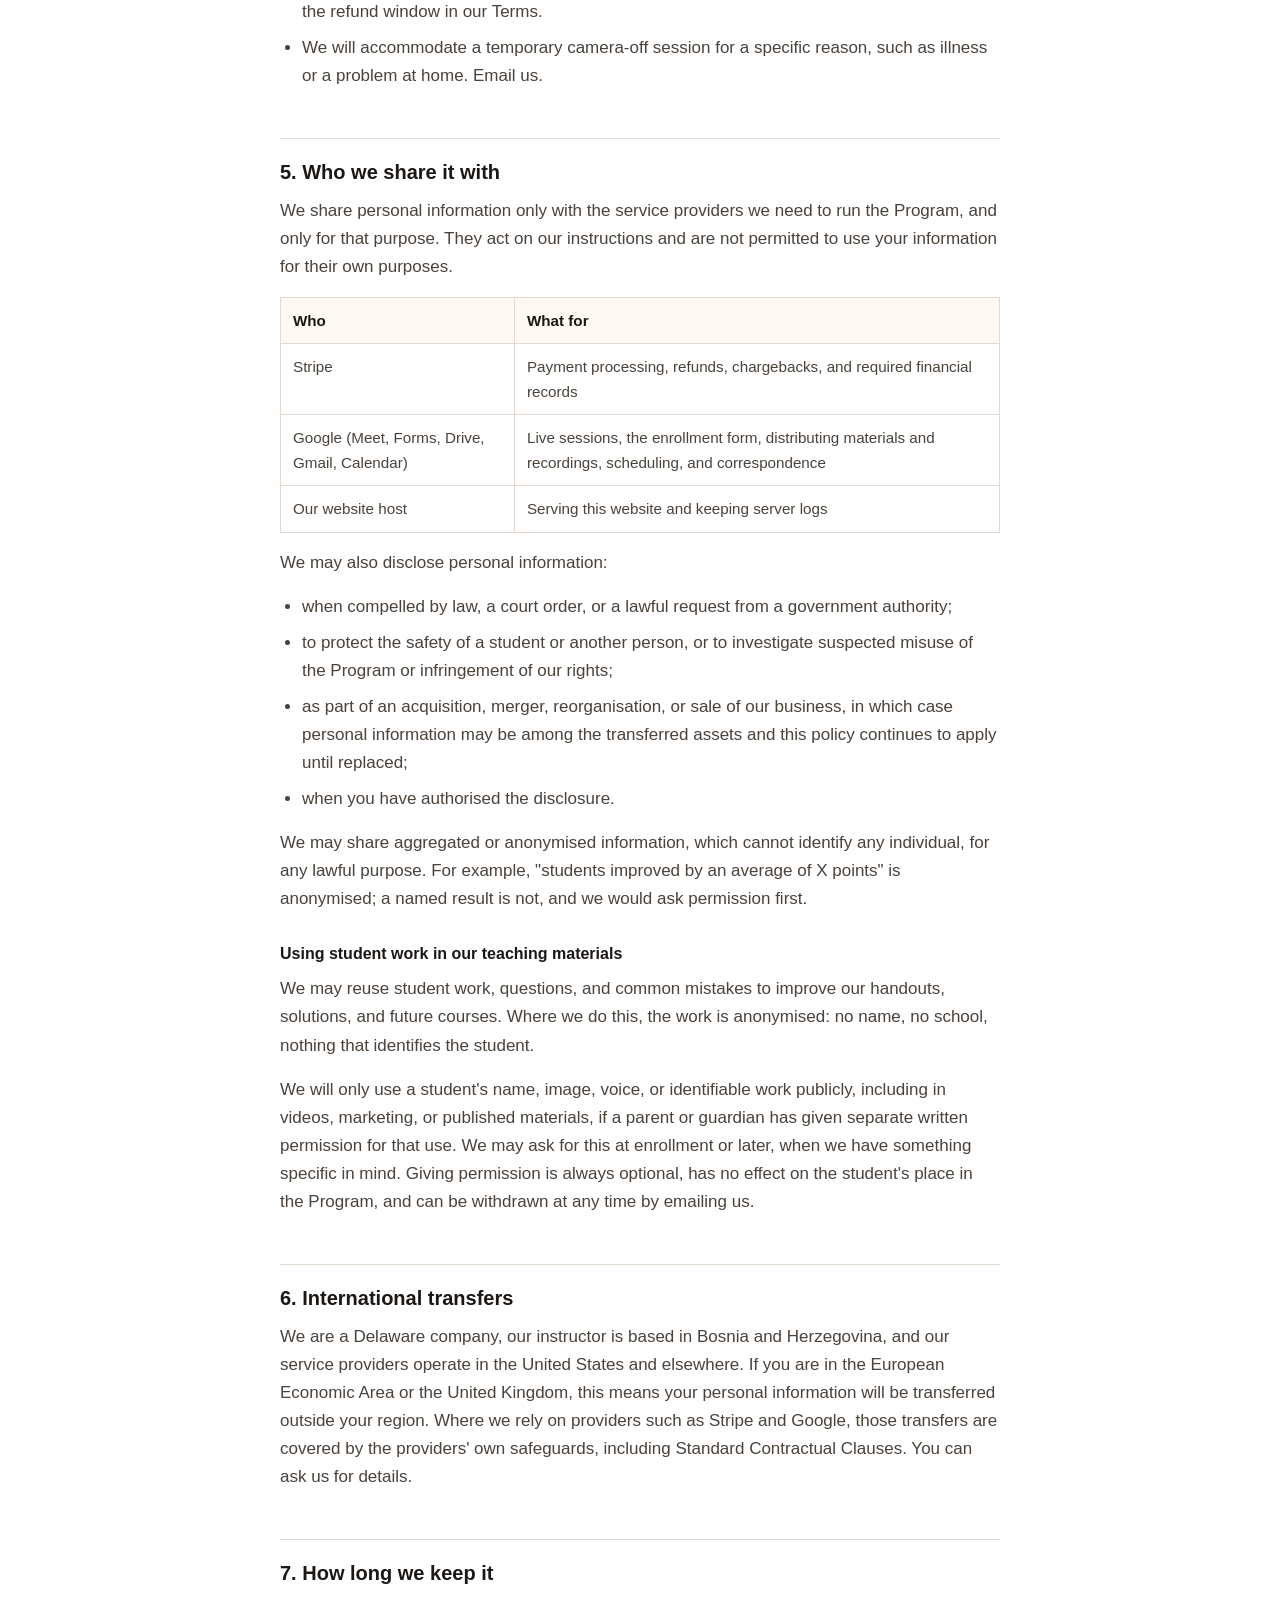
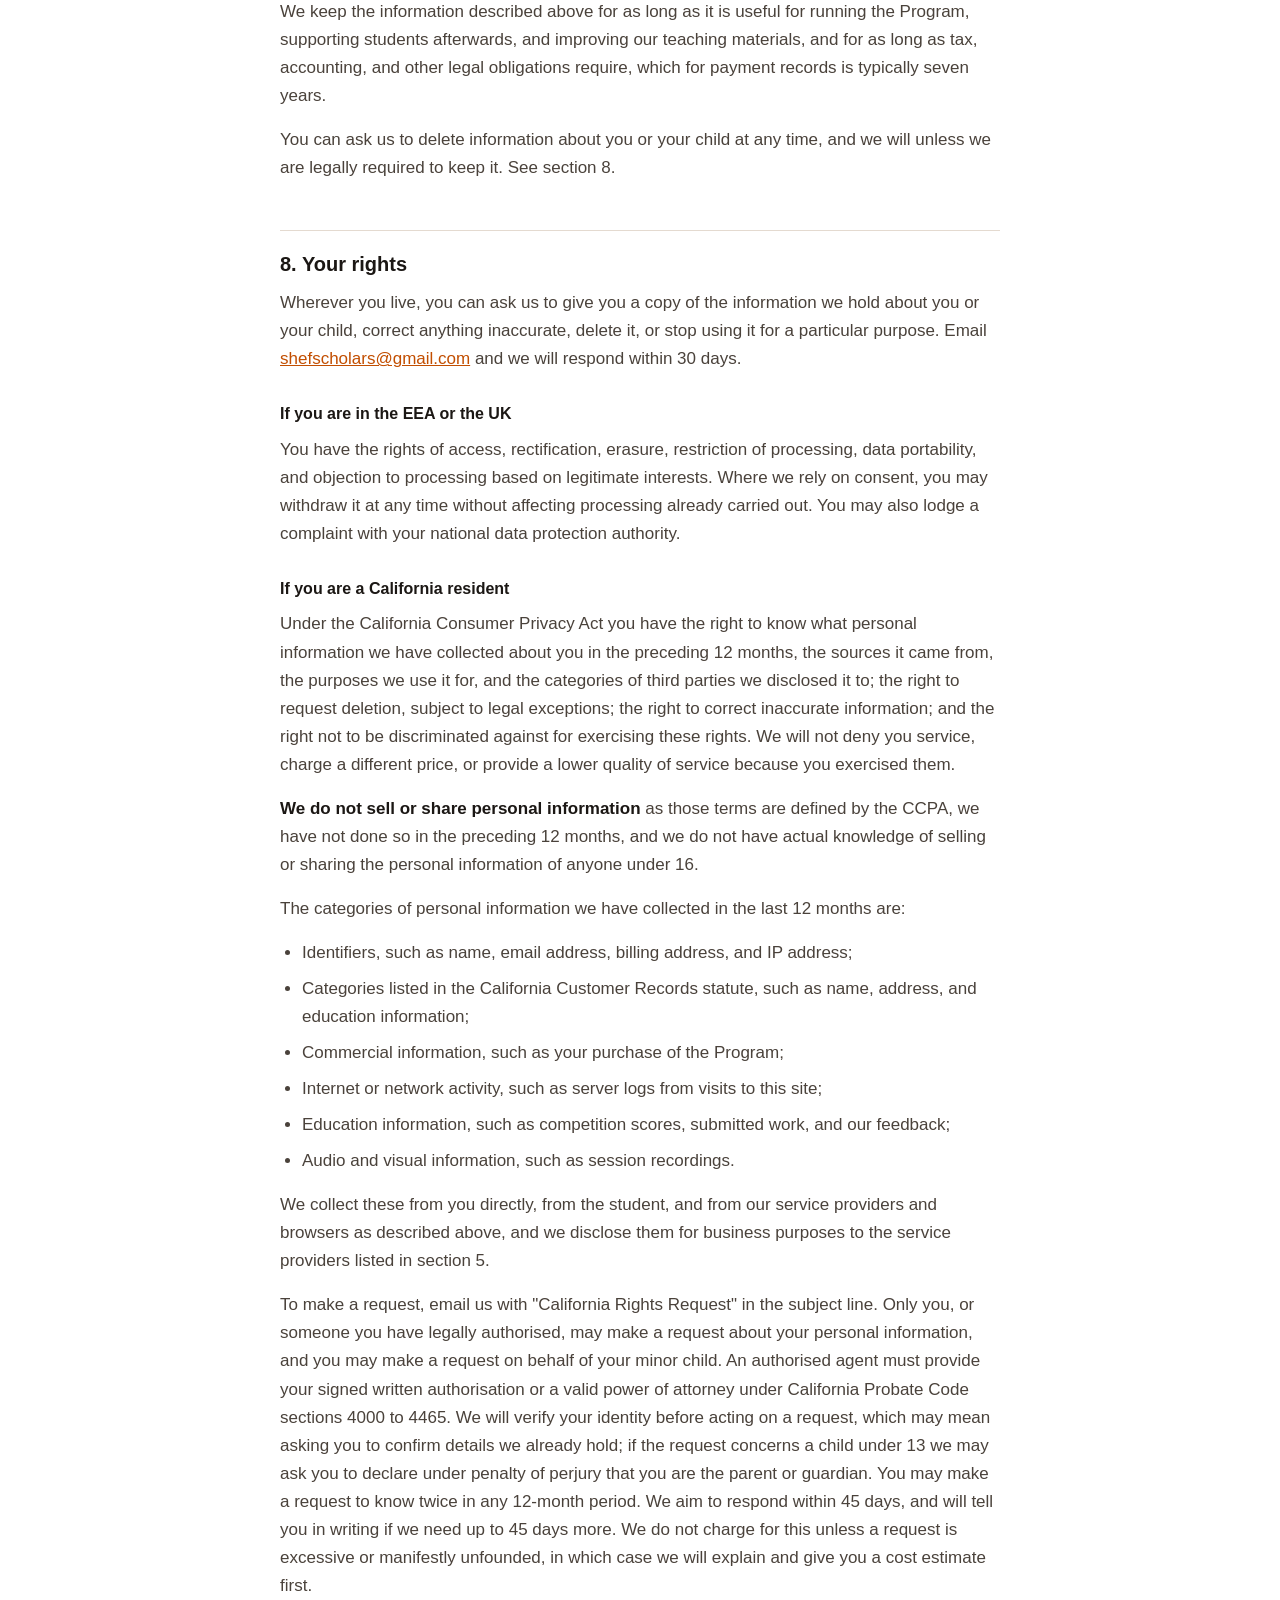
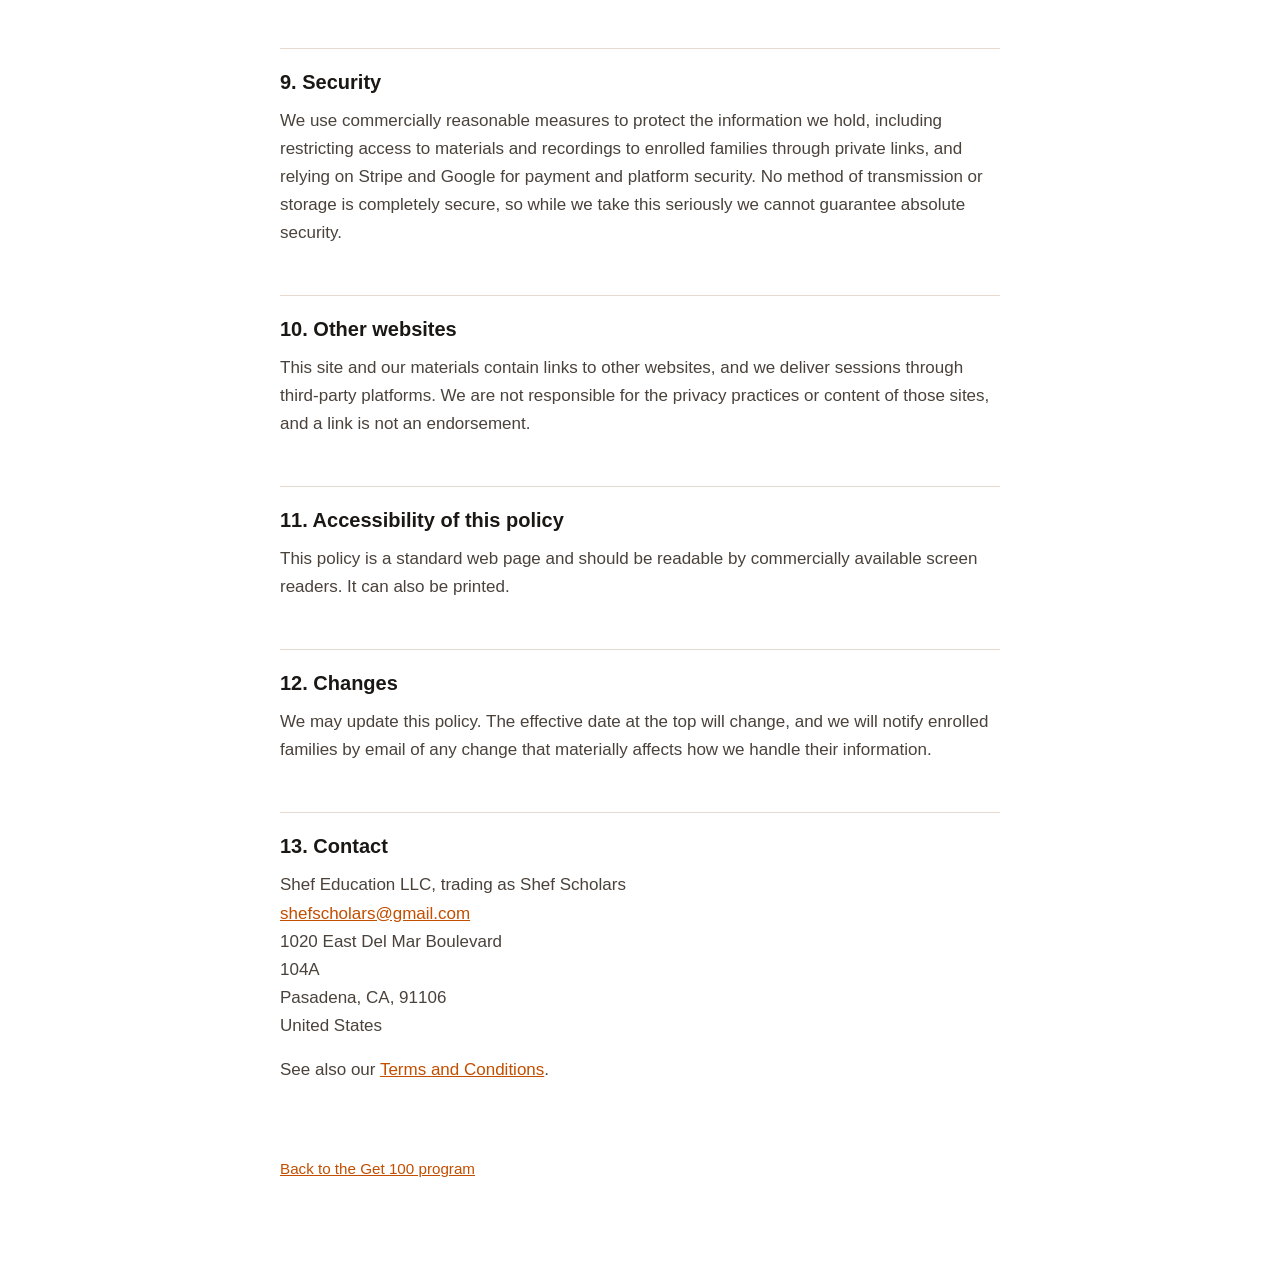
==== commit a0c66f69: "finished the final version for the parents" ====
--- a/privacy.html
+++ b/privacy.html
@@ -69,10 +69,9 @@
   number.</strong>
 </p>
 <p>
-  After payment we ask you to complete an enrollment form. This collects the student's
-  first and last name, their grade, their most recent AMC 10 score if they have one, the
-  parent or guardian's name and email address, a contact email for the student if
-  different, and your responses on session recording.
+  After payment, I email you to confirm your place and to collect the student's first and
+  last name, their grade, and their most recent AMC 10 score if they have one. You can
+  reply with as much or as little of that as you like.
 </p>
 
 <h3>While the Program runs</h3>
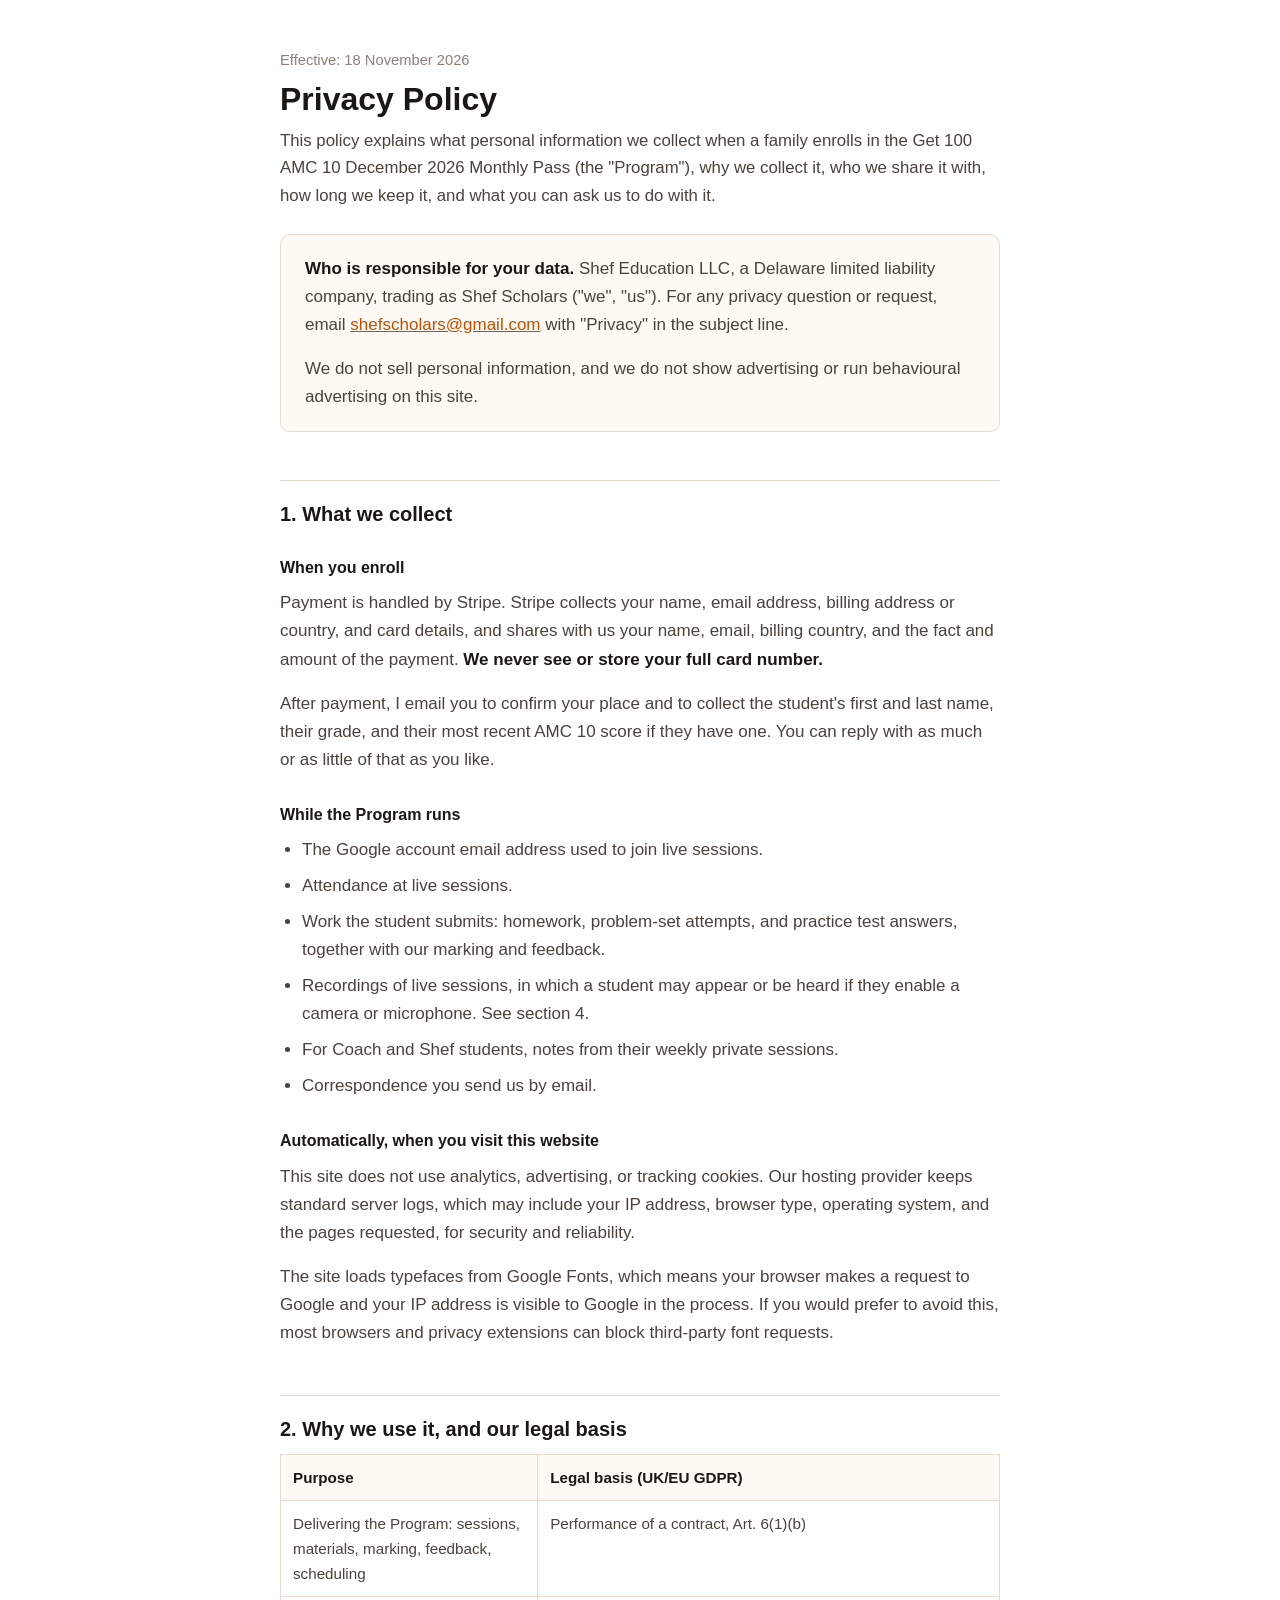
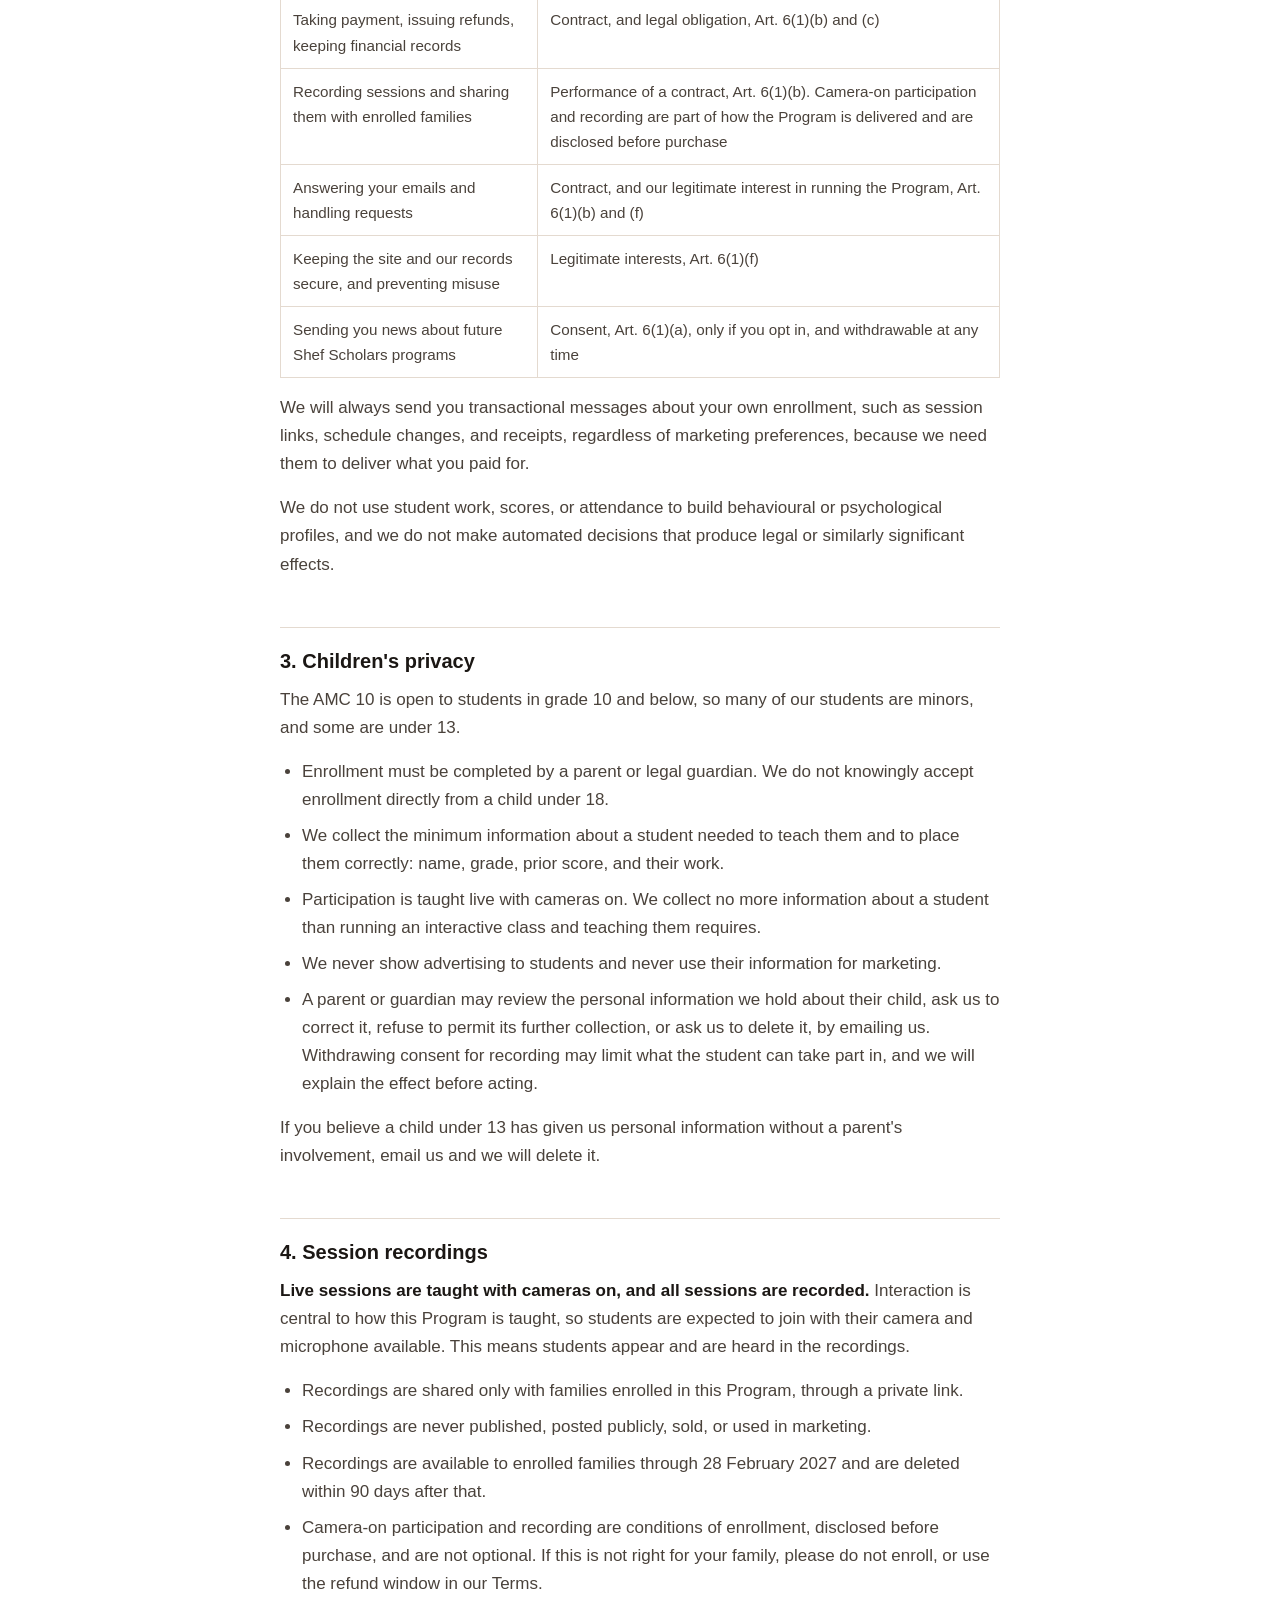
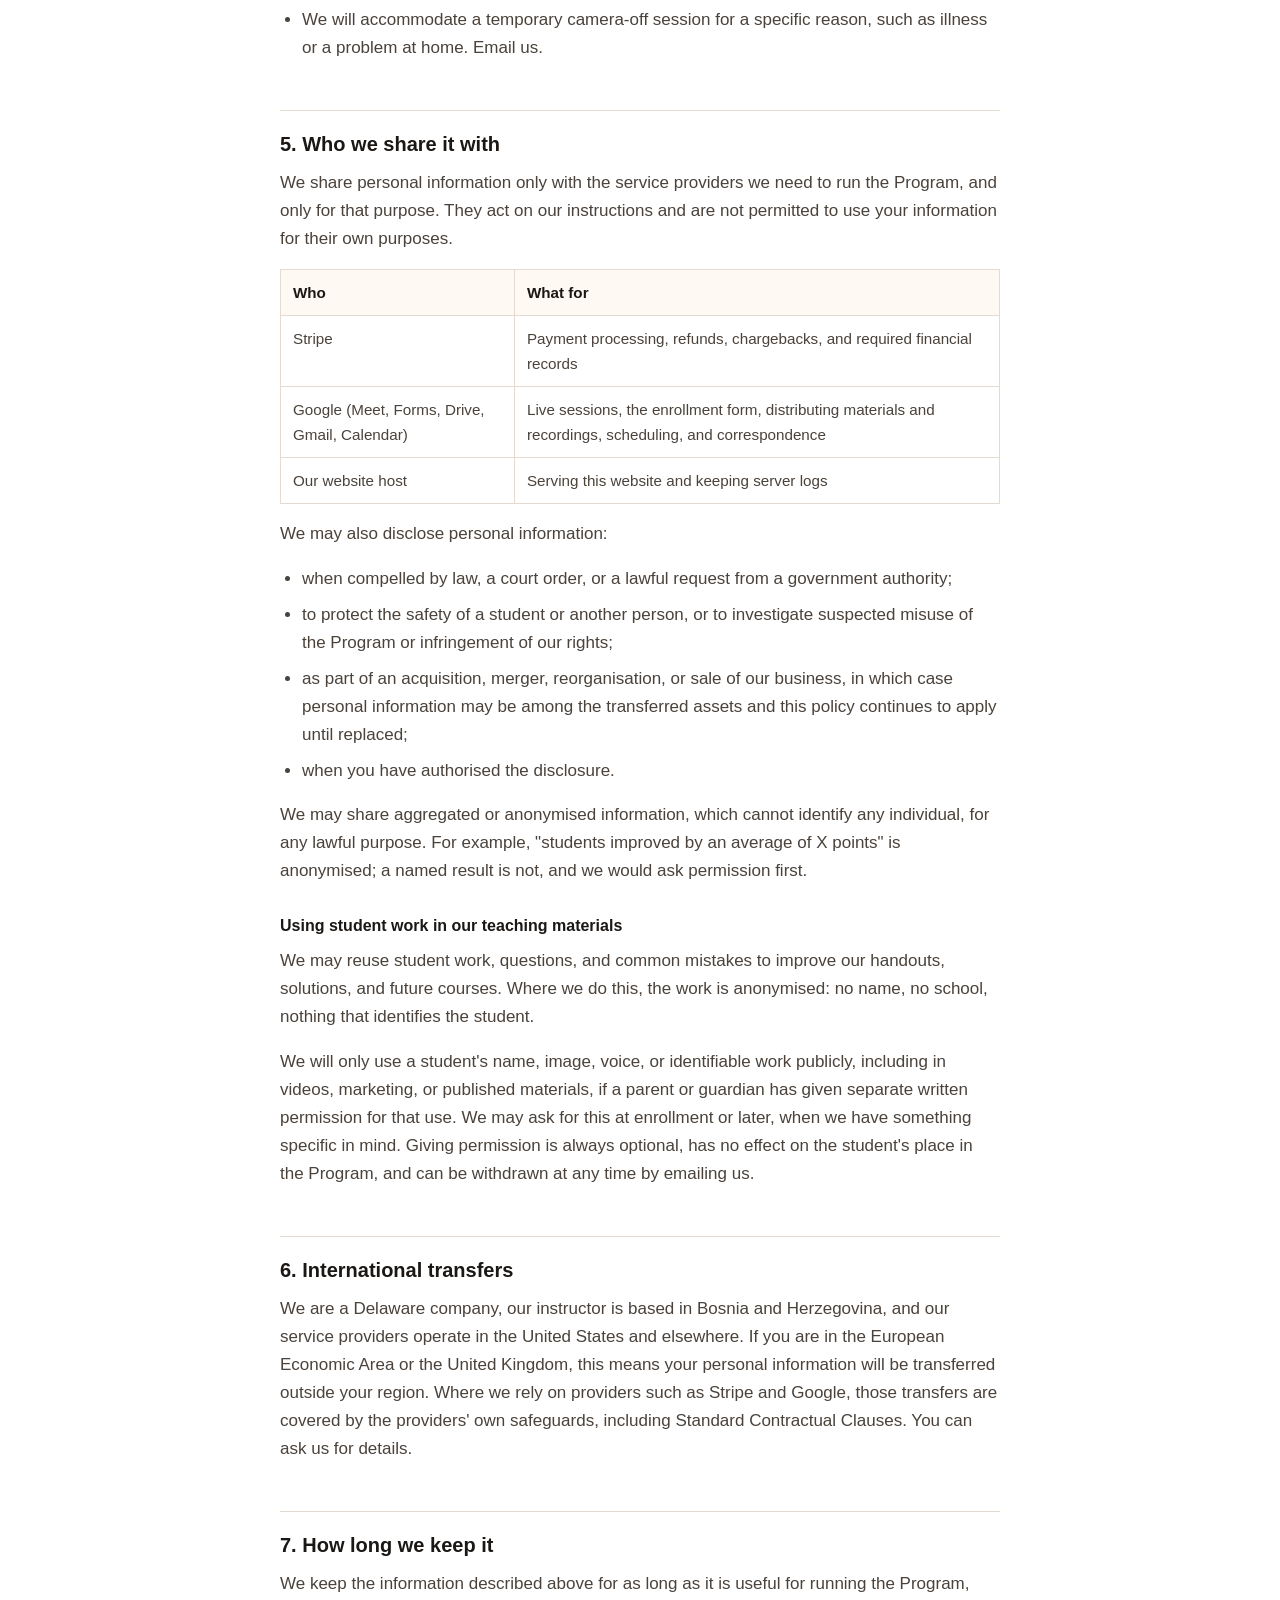
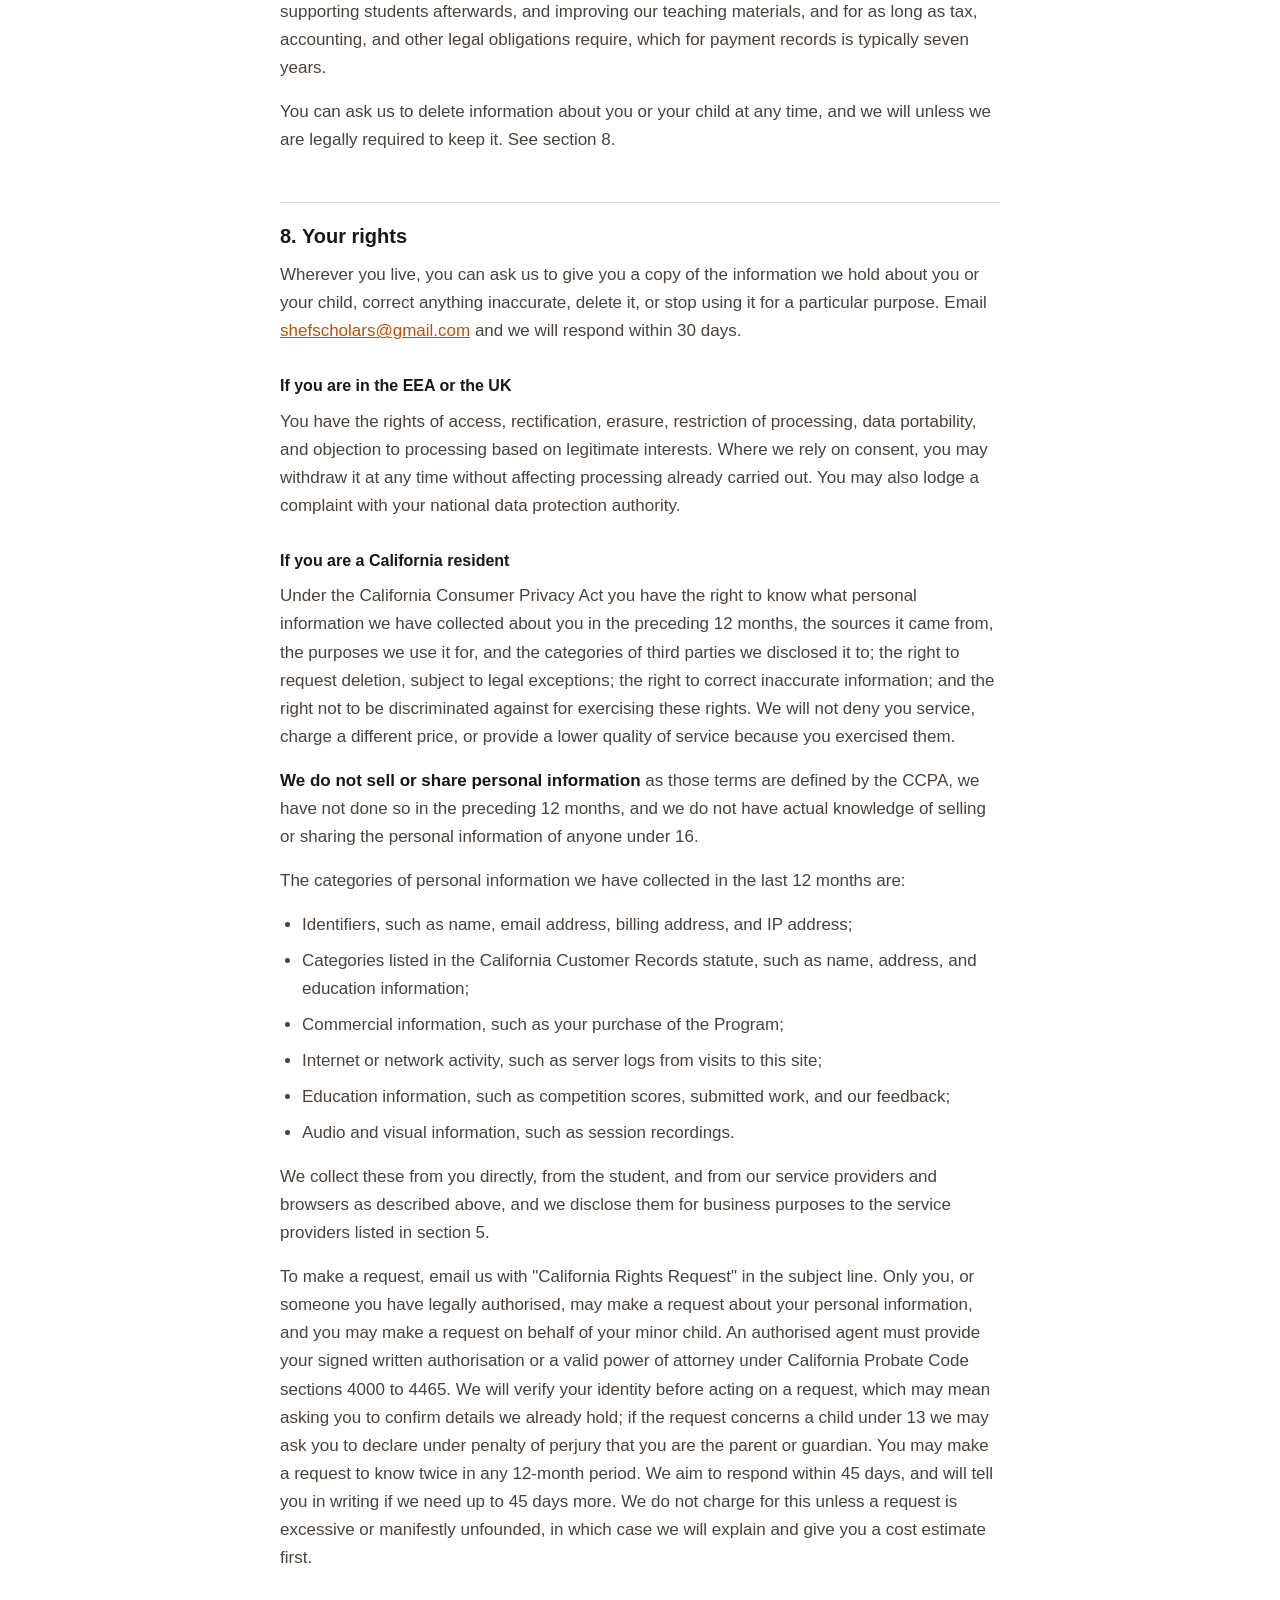
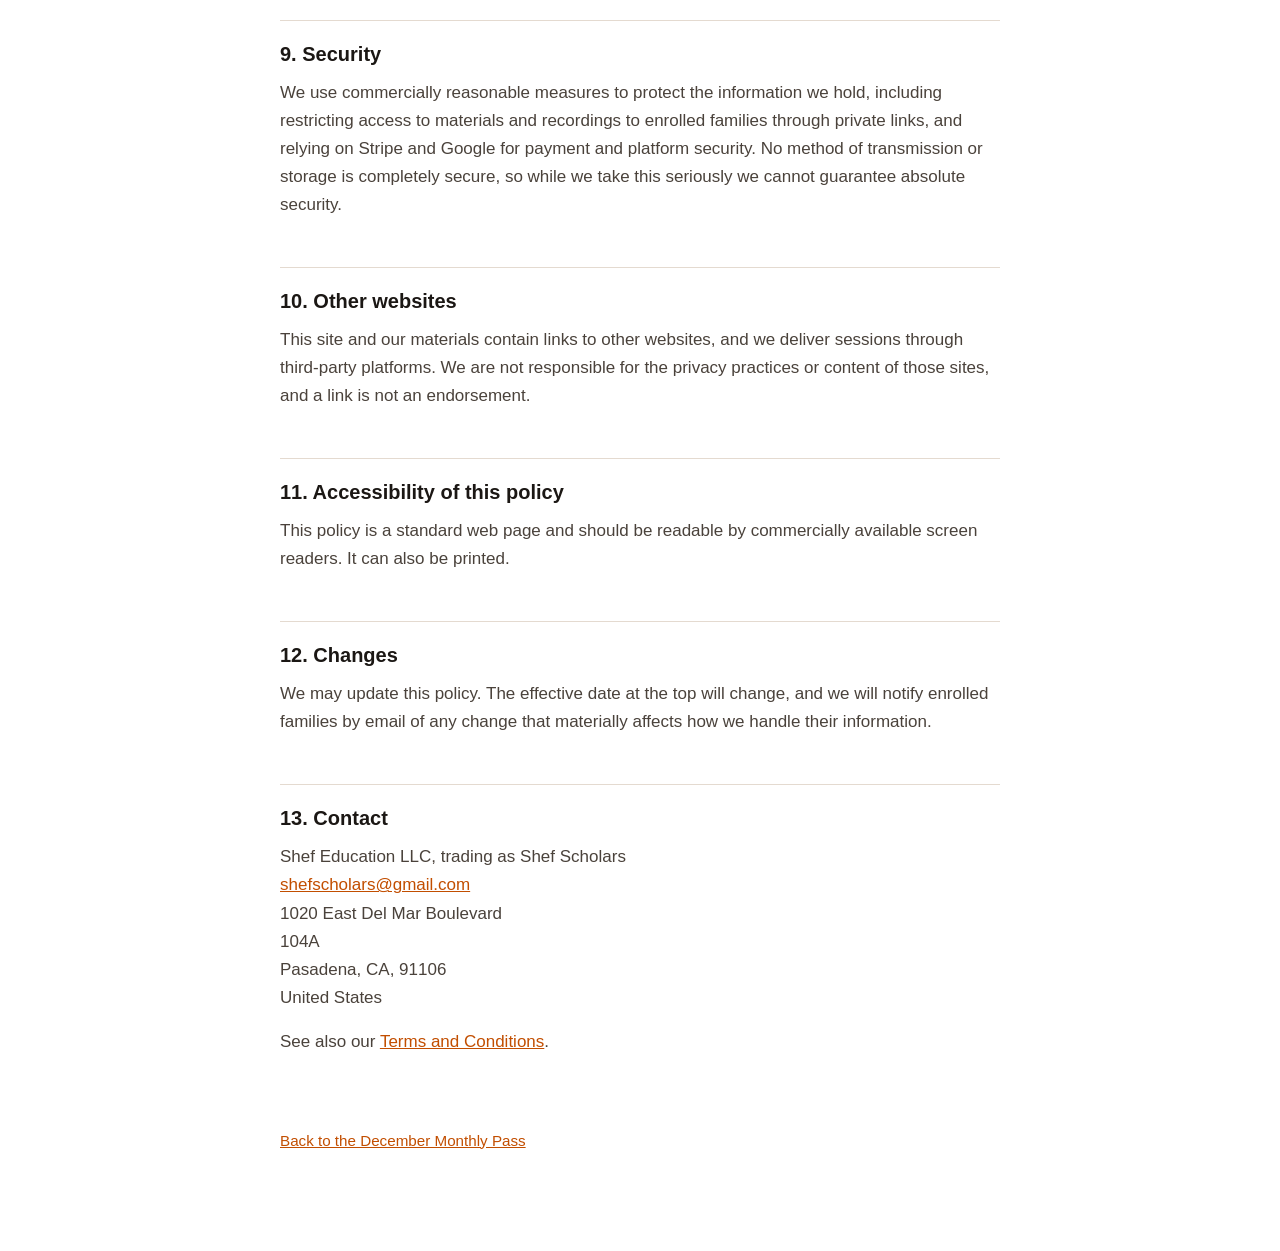
==== commit 8601aa80: "Update Get 100 for December monthly enrollment" ====
--- a/privacy.html
+++ b/privacy.html
@@ -3,7 +3,7 @@
 <head>
 <meta charset="utf-8">
 <meta name="viewport" content="width=device-width, initial-scale=1">
-<title>Privacy Policy | Get 100 AMC 10 Program</title>
+<title>Privacy Policy | Get 100 December Monthly Pass</title>
 <meta name="robots" content="noindex">
 <style>
   :root{ --ink:#1B1714; --ink-2:#4A423B; --line:#E4DAD0; --accent:#C24E00; }
@@ -37,11 +37,12 @@
 <body>
 <main>
 
-<p class="meta">Effective: 9 August 2026</p>
+<p class="meta">Effective: 18 November 2026</p>
 <h1>Privacy Policy</h1>
 <p class="lead">
   This policy explains what personal information we collect when a family enrolls in the
-  Get 100 AMC 10 Program, why we collect it, who we share it with, how long we keep it,
+  Get 100 AMC 10 December 2026 Monthly Pass (the "Program"), why we collect it,
+  who we share it with, how long we keep it,
   and what you can ask us to do with it.
 </p>
 
@@ -80,7 +81,7 @@
   <li>Attendance at live sessions.</li>
   <li>Work the student submits: homework, problem-set attempts, and practice test answers, together with our marking and feedback.</li>
   <li>Recordings of live sessions, in which a student may appear or be heard if they enable a camera or microphone. See section 4.</li>
-  <li>For Mentorship students, notes from private sessions and the written evaluation produced at the end.</li>
+  <li>For Coach and Shef students, notes from their weekly private sessions.</li>
   <li>Correspondence you send us by email.</li>
 </ul>
 
@@ -144,7 +145,7 @@
 <ul>
   <li>Recordings are shared only with families enrolled in this Program, through a private link.</li>
   <li>Recordings are never published, posted publicly, sold, or used in marketing.</li>
-  <li>Recordings are available to enrolled families through 31 December 2026 and are deleted within 90 days after that.</li>
+  <li>Recordings are available to enrolled families through 28 February 2027 and are deleted within 90 days after that.</li>
   <li>Camera-on participation and recording are conditions of enrollment, disclosed before purchase, and are not optional. If this is not right for your family, please do not enroll, or use the refund window in our Terms.</li>
   <li>We will accommodate a temporary camera-off session for a specific reason, such as illness or a problem at home. Email us.</li>
 </ul>
@@ -312,8 +313,8 @@
   See also our <a href="terms.html">Terms and Conditions</a>.
 </p>
 
-<a class="back" href="index.html">Back to the Get 100 program</a>
+<a class="back" href="index.html">Back to the December Monthly Pass</a>
 
 </main>
 </body>
-</html>+</html>
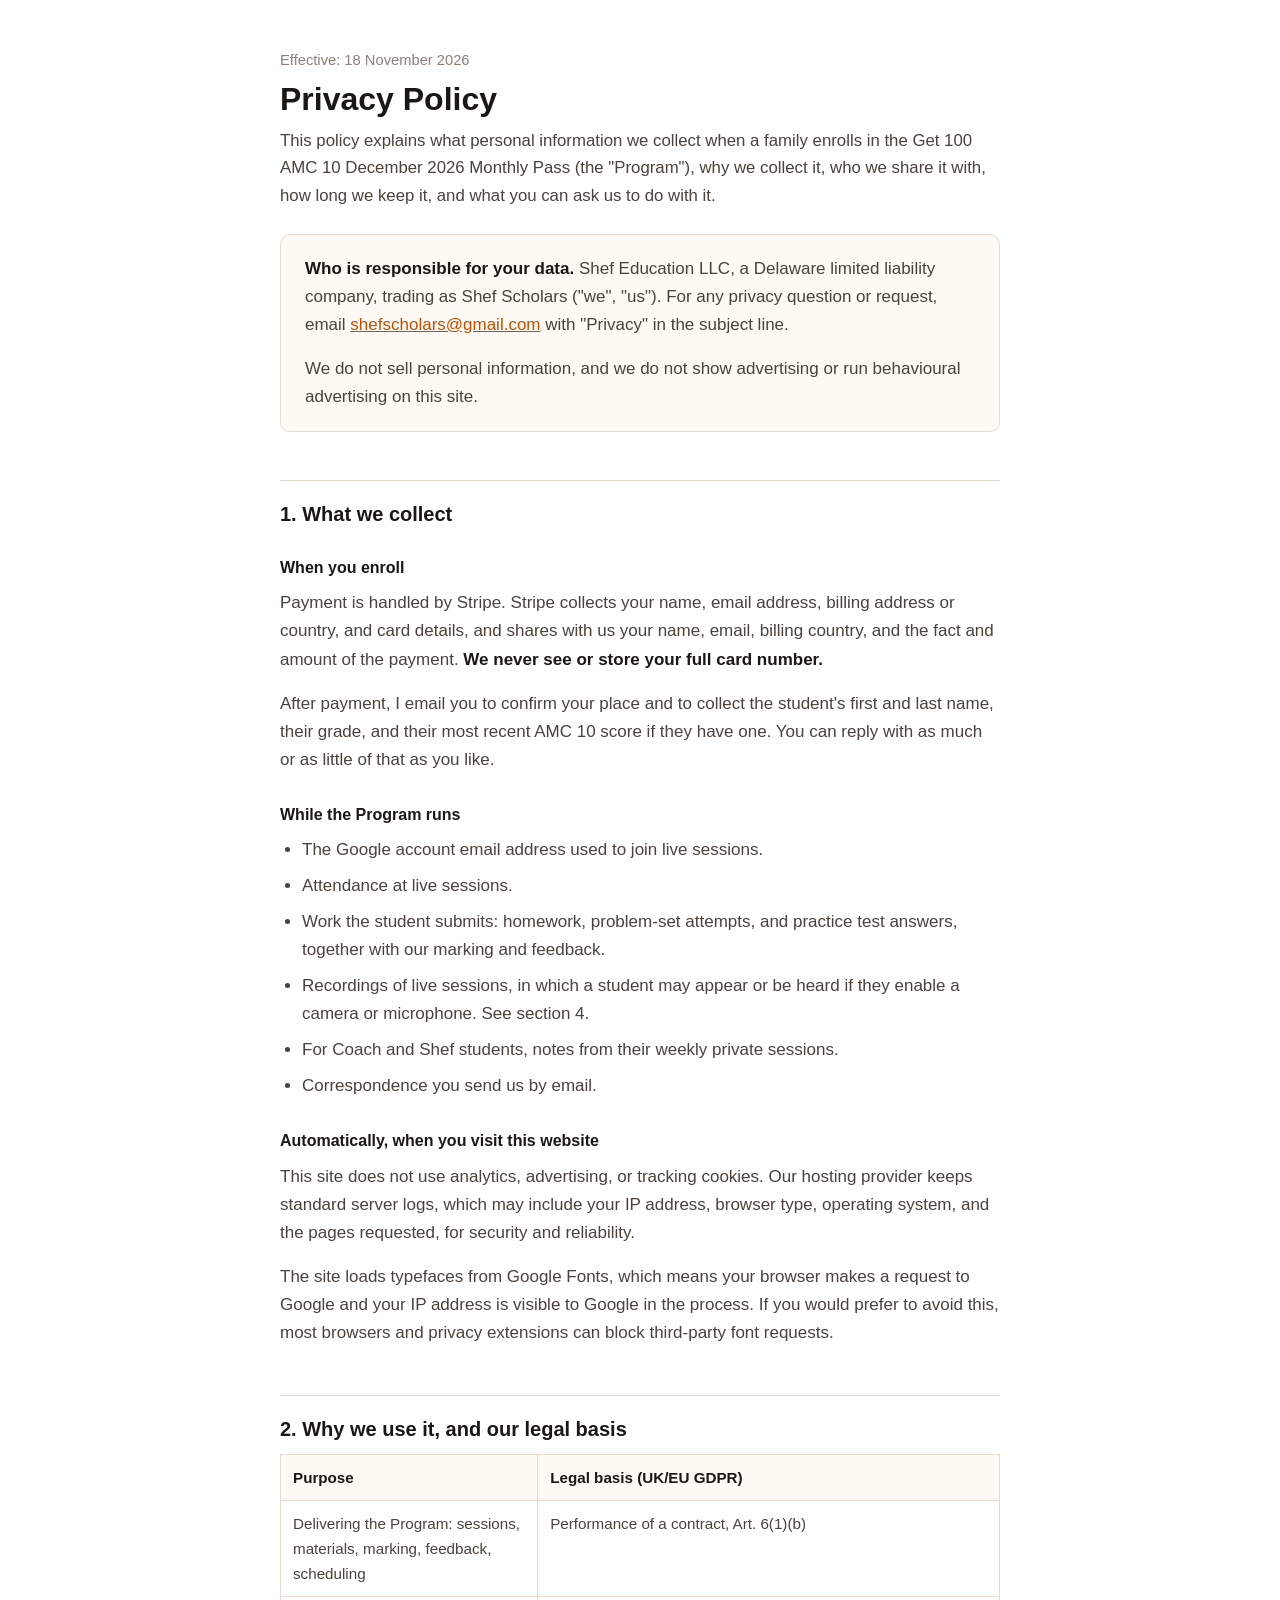
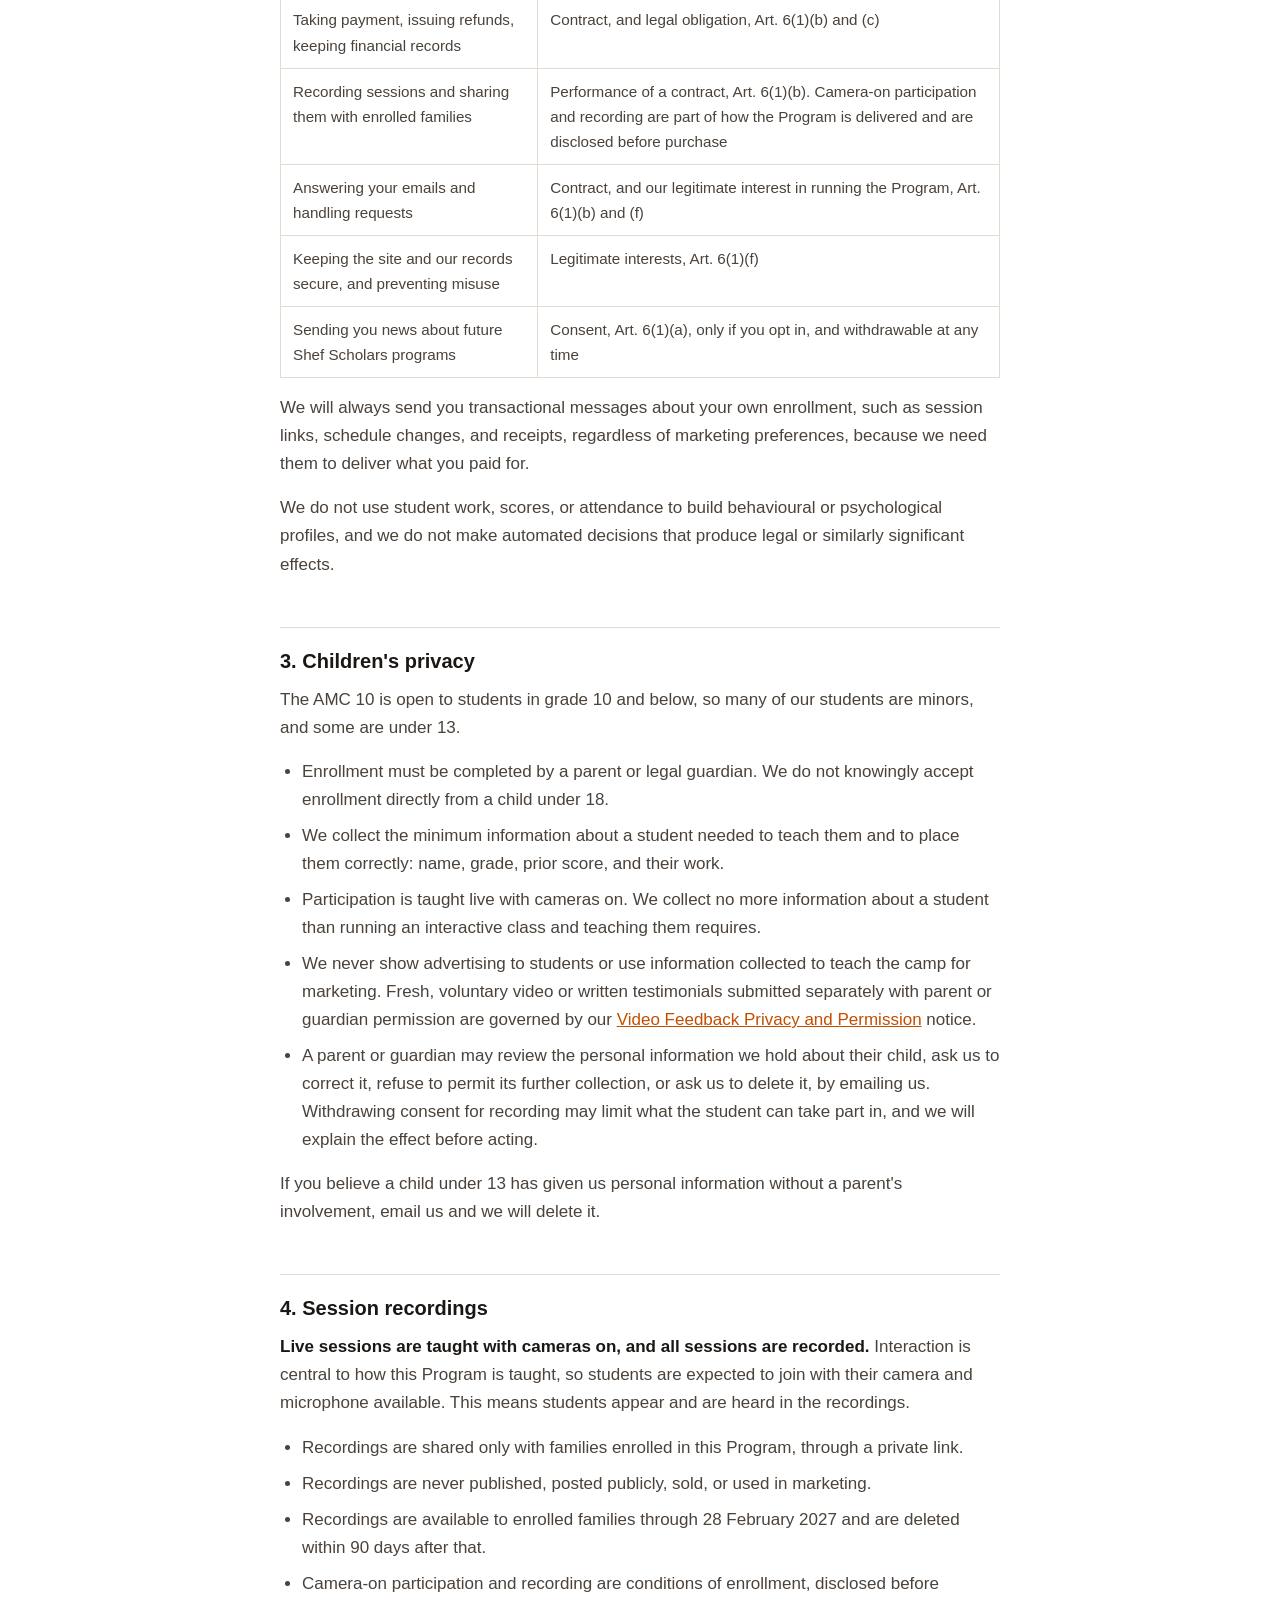
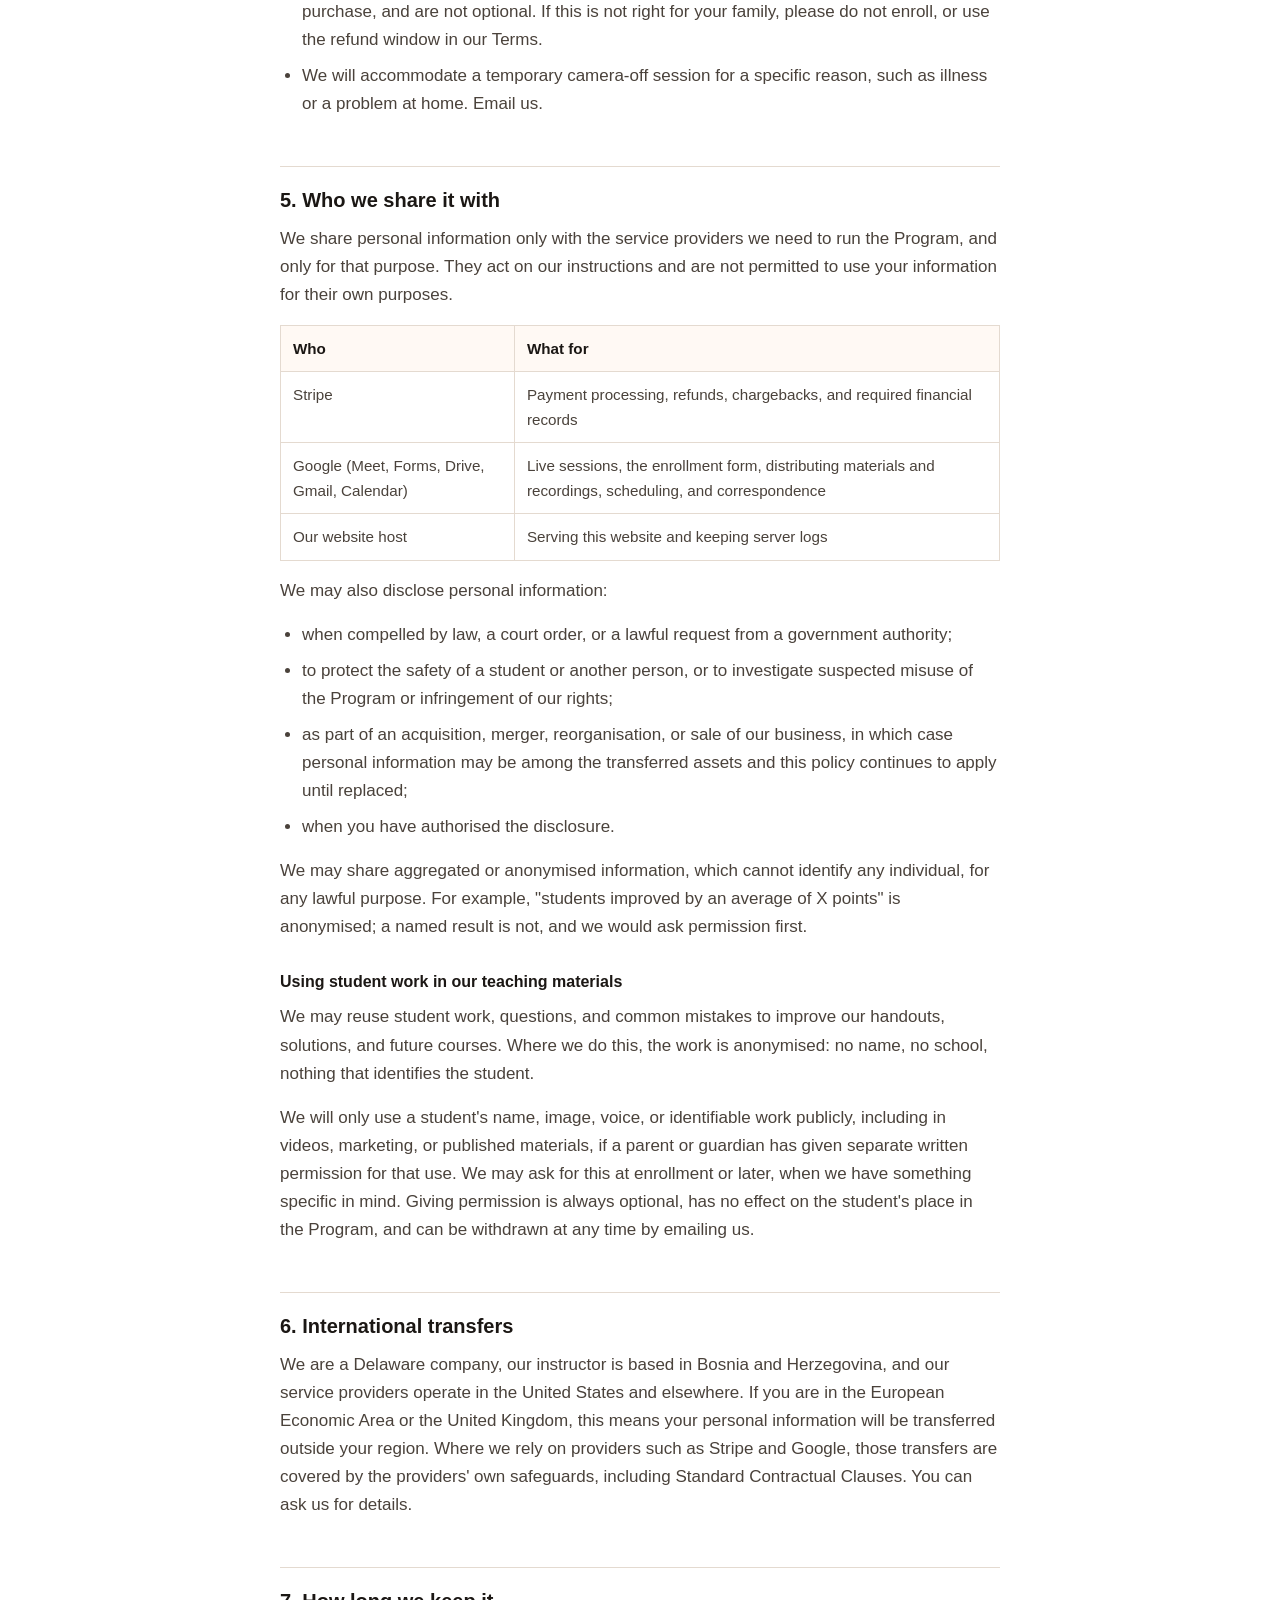
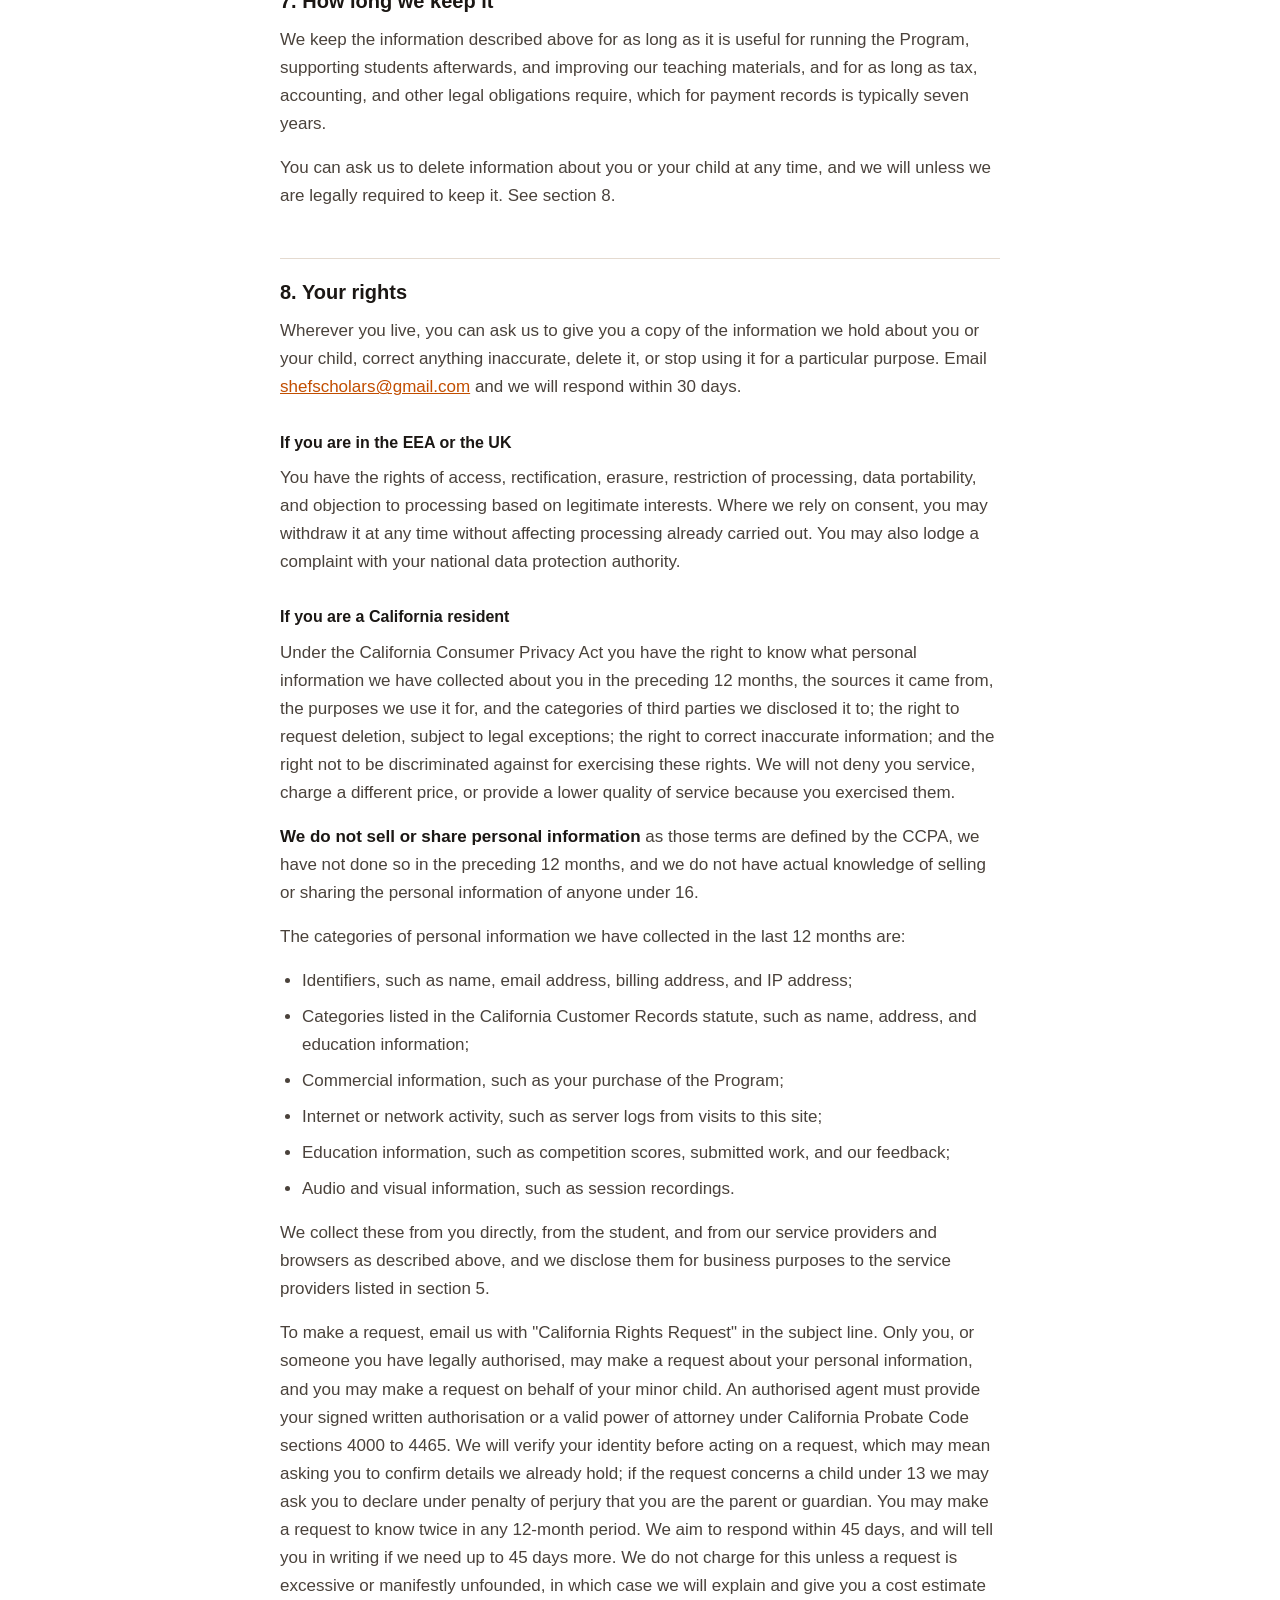
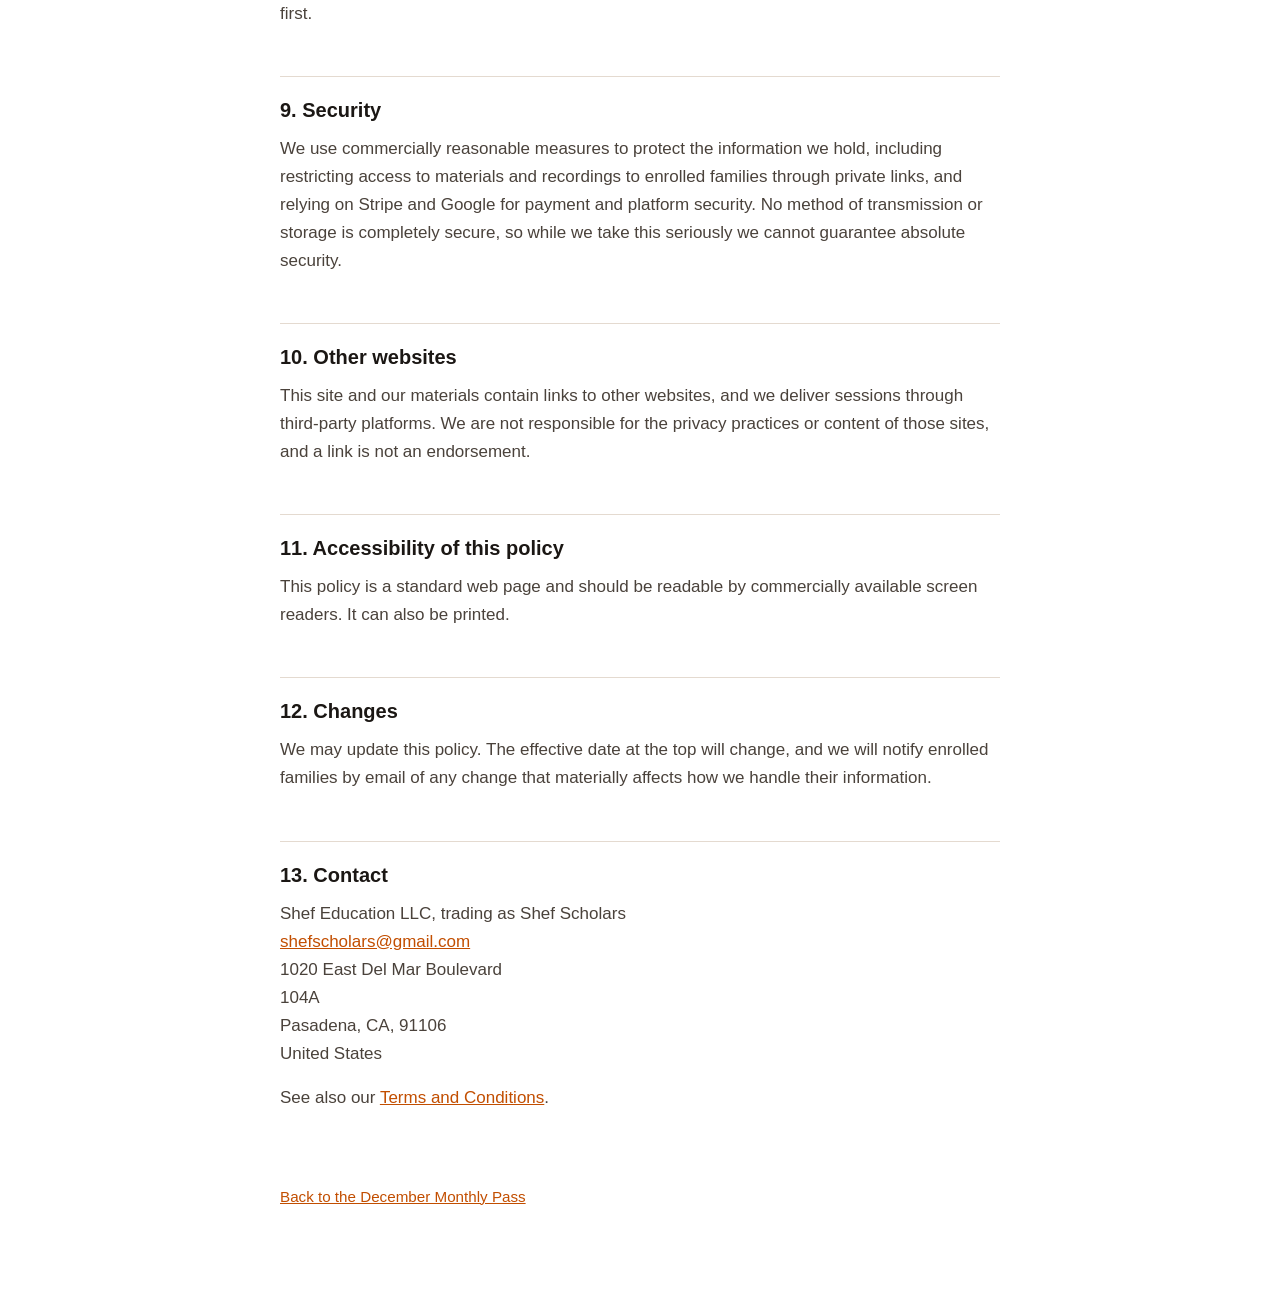
==== commit 7248a0c8: "Add dedicated feedback privacy and permission page" ====
--- a/privacy.html
+++ b/privacy.html
@@ -127,7 +127,10 @@
   <li>Enrollment must be completed by a parent or legal guardian. We do not knowingly accept enrollment directly from a child under 18.</li>
   <li>We collect the minimum information about a student needed to teach them and to place them correctly: name, grade, prior score, and their work.</li>
 <li>Participation is taught live with cameras on. We collect no more information about a student than running an interactive class and teaching them requires.</li>
-  <li>We never show advertising to students and never use their information for marketing.</li>
+  <li>We never show advertising to students or use information collected to teach the camp
+  for marketing. Fresh, voluntary video or written testimonials submitted separately with parent or
+  guardian permission are governed by our
+  <a href="video-feedback-privacy.html">Video Feedback Privacy and Permission</a> notice.</li>
   <li>A parent or guardian may review the personal information we hold about their child, ask us to correct it, refuse to permit its further collection, or ask us to delete it, by emailing us. Withdrawing consent for recording may limit what the student can take part in, and we will explain the effect before acting.</li>
 </ul>
 <p>
